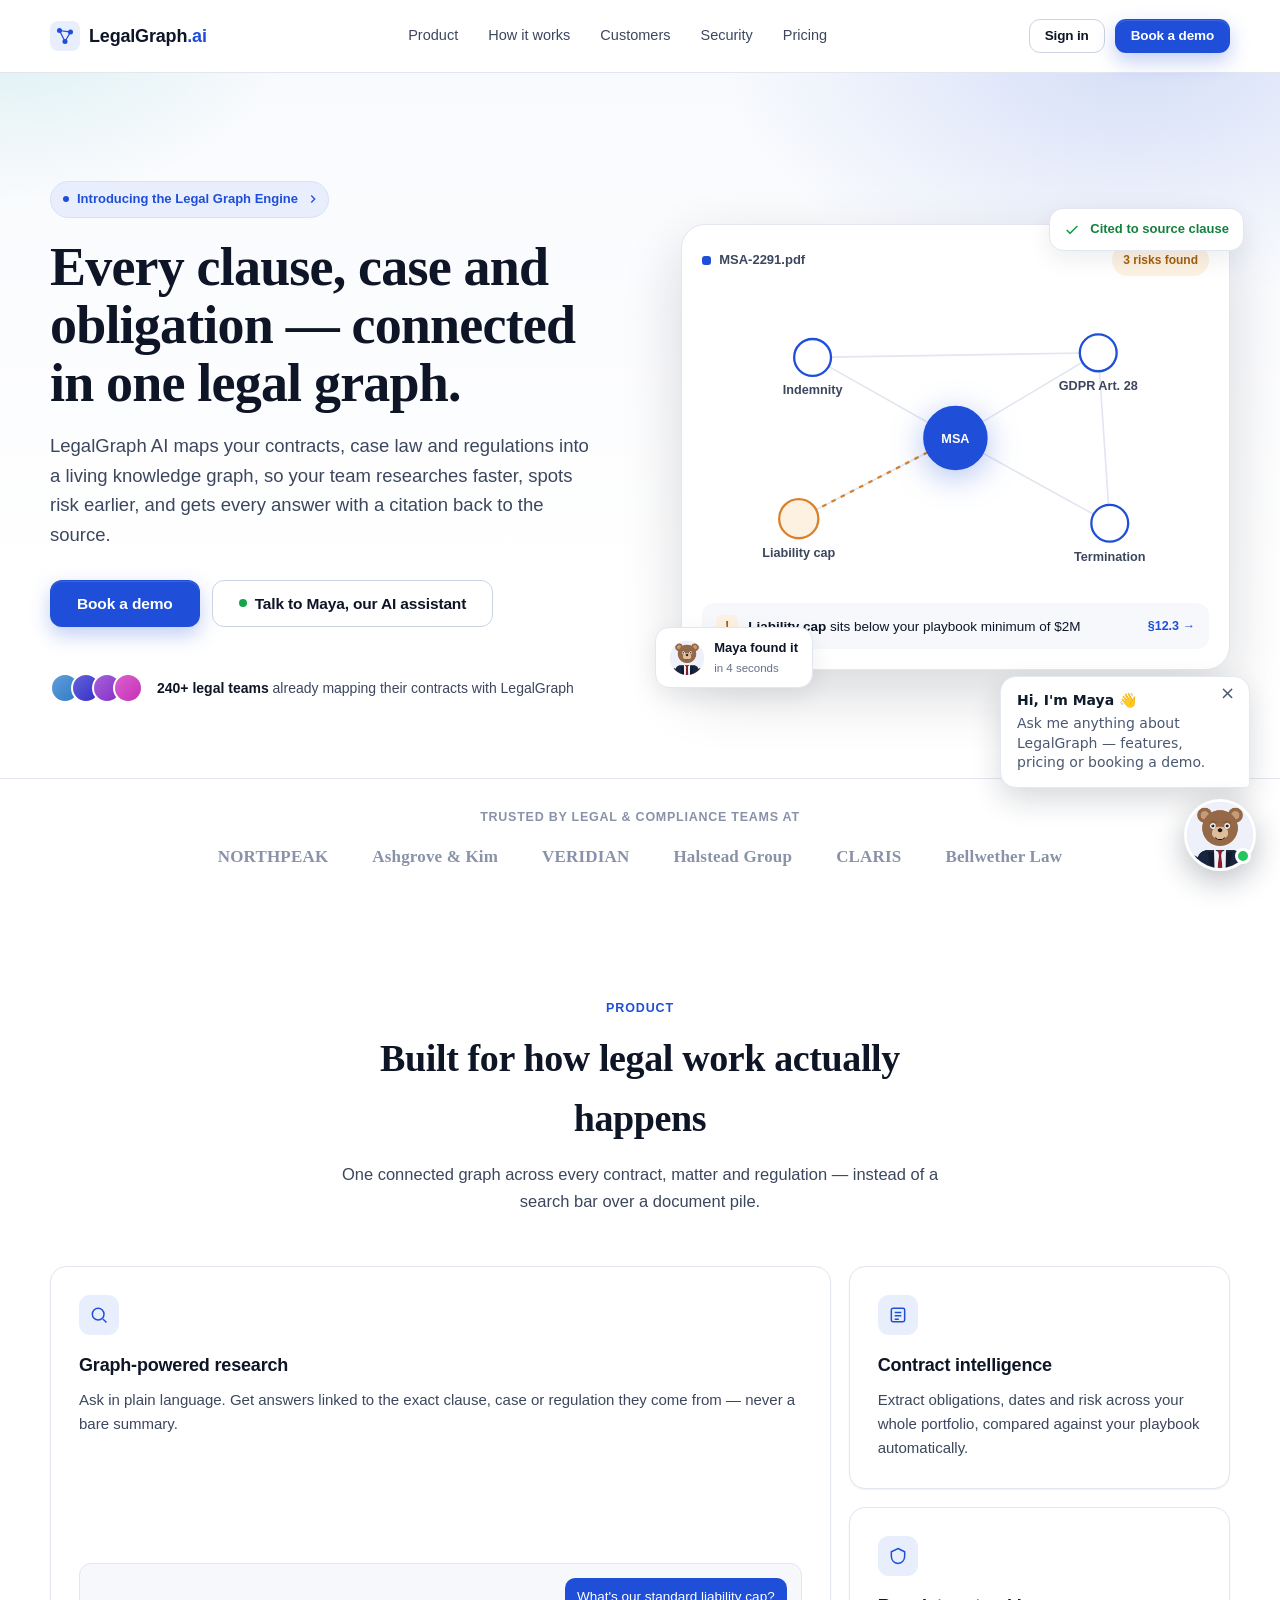
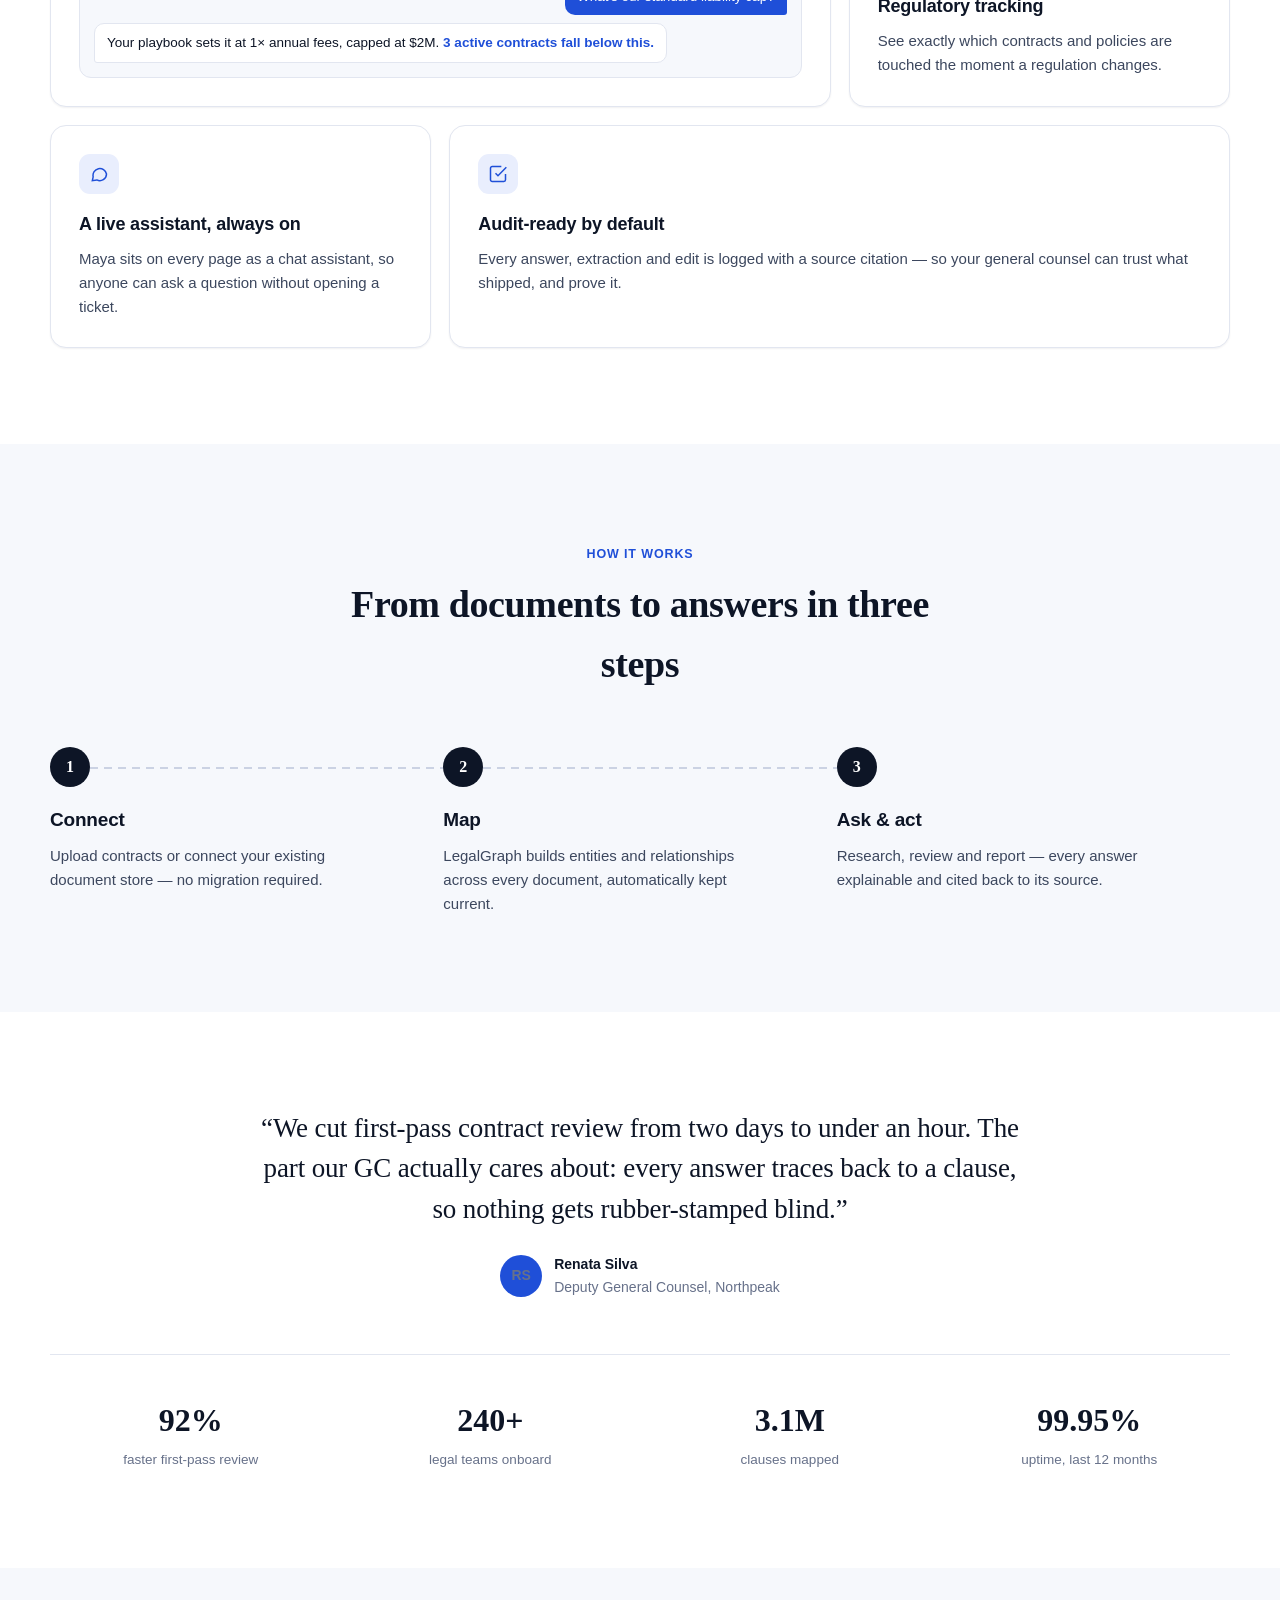
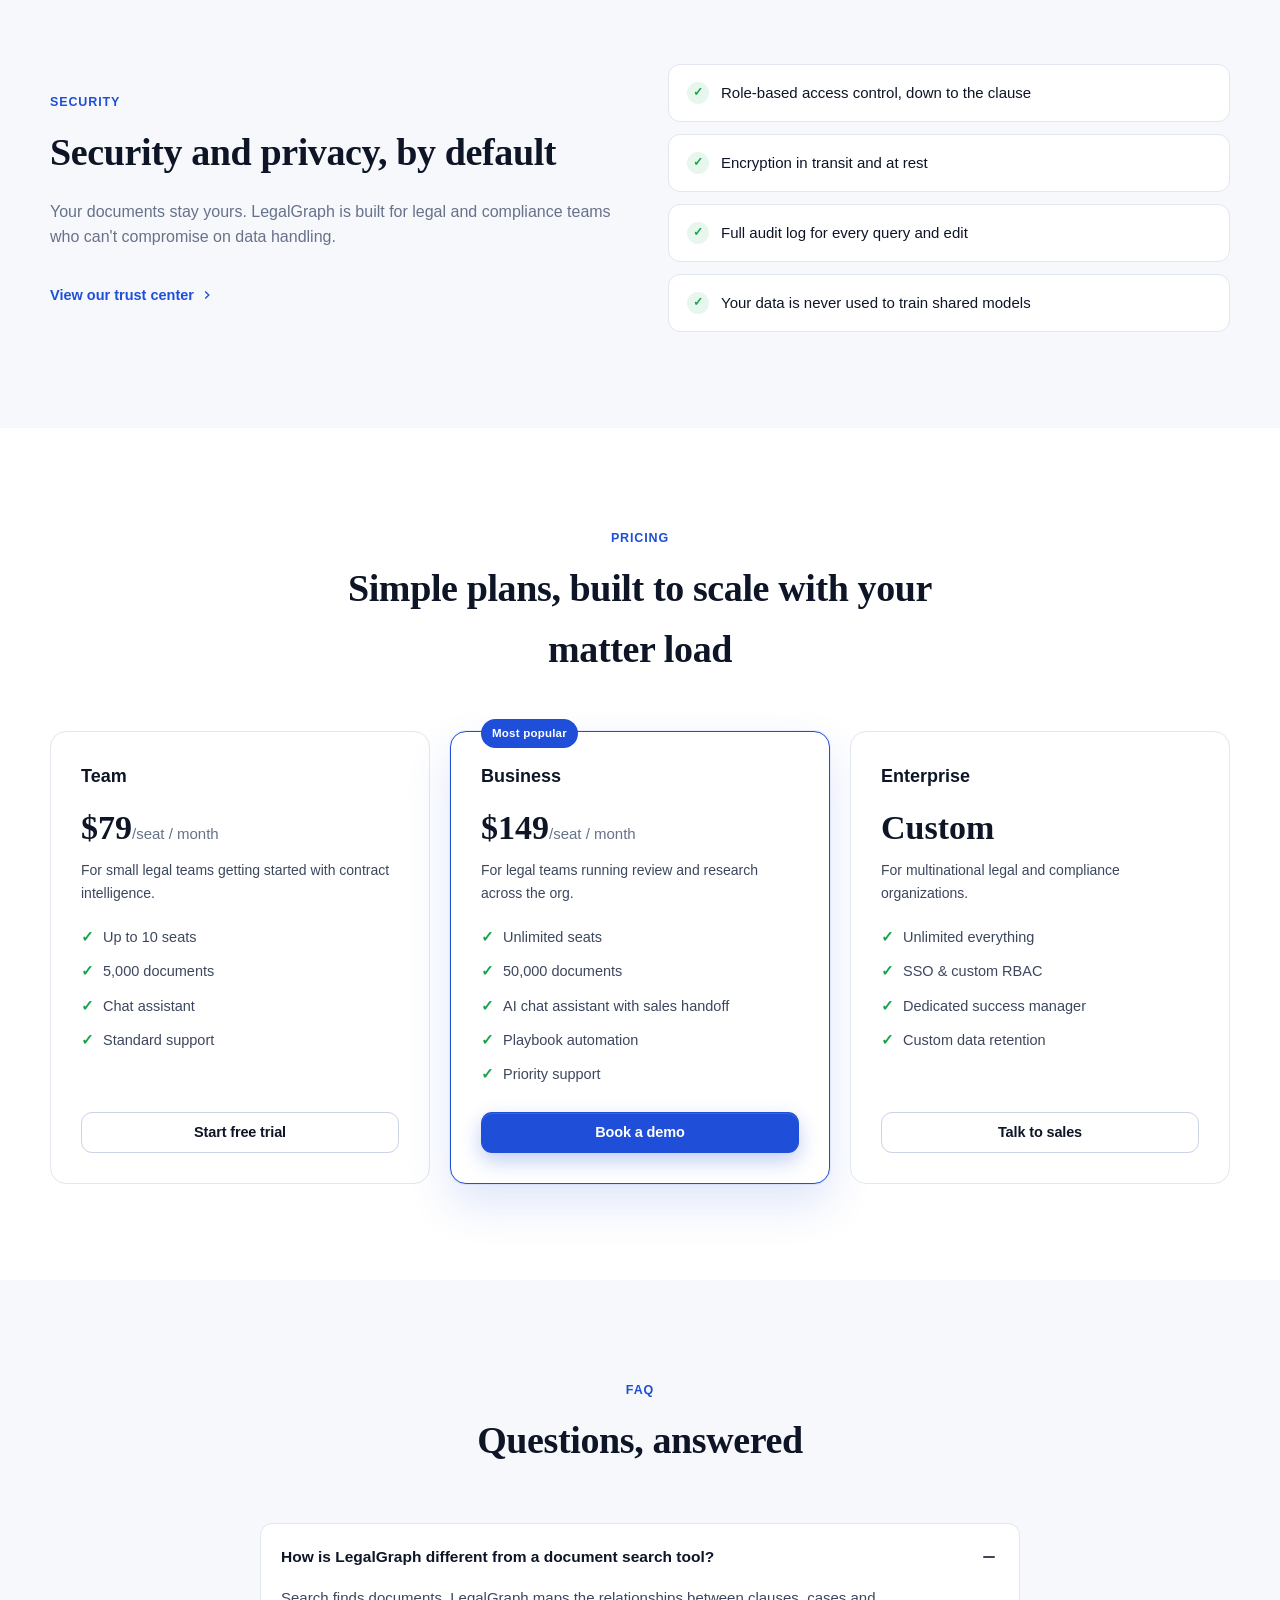
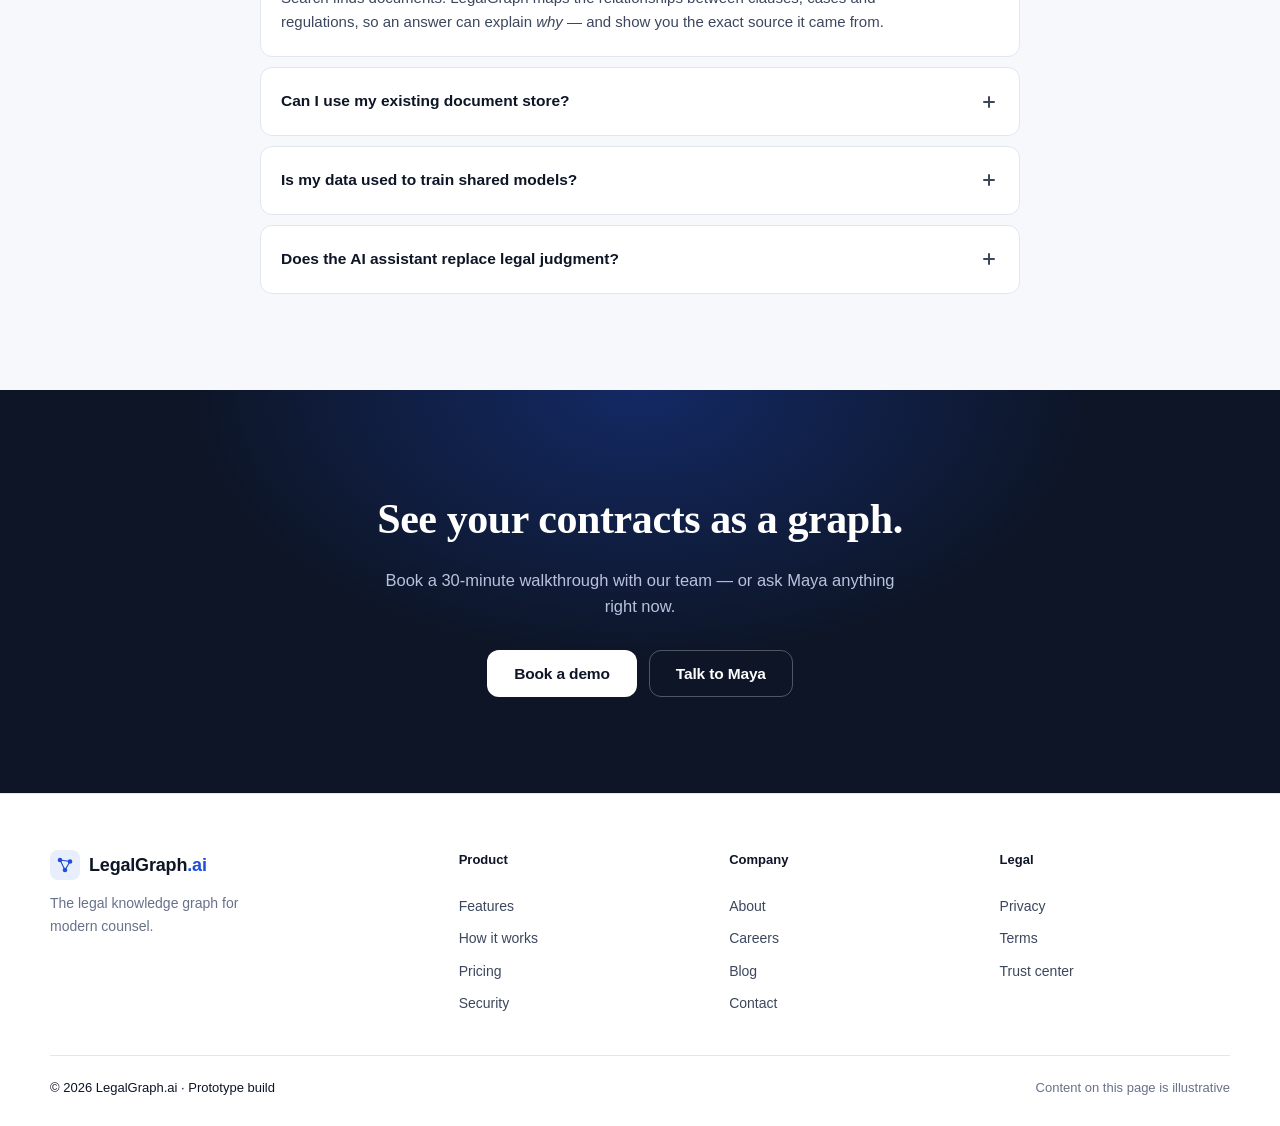
==== website/source/index.html @ 1d01a0ff "LeadPilot AI: PRD, prototype, Supabase backend, n8n agent design and evals - docs: PRD, architecture" ====
<!DOCTYPE html>
<html lang="en">
<head>
<meta charset="UTF-8" />
<meta name="viewport" content="width=device-width, initial-scale=1.0" />
<title>LegalGraph AI — The legal knowledge graph for modern counsel</title>
<meta name="description" content="LegalGraph AI prototype: a legal intelligence platform with an embedded live AI avatar assistant." />
<link rel="icon" href="data:image/svg+xml,<svg xmlns=%22http://www.w3.org/2000/svg%22 viewBox=%220 0 28 28%22><circle cx=%227%22 cy=%227%22 r=%223.2%22 fill=%22%231f4fd8%22/><circle cx=%2221%22 cy=%229%22 r=%223.2%22 fill=%22%231f4fd8%22/><circle cx=%2214%22 cy=%2221%22 r=%223.2%22 fill=%22%231f4fd8%22/><path d=%22M7 7L21 9L14 21Z%22 fill=%22none%22 stroke=%22%231f4fd8%22 stroke-width=%221.6%22/></svg>" />
<link rel="stylesheet" href="css/site.css" />
<link rel="stylesheet" href="css/widget.css" />
</head>
<body>

<a class="skip-link" href="#main">Skip to content</a>

<!-- ============== NAV ============== -->
<header class="nav" id="siteNav">
  <div class="container nav-inner">
    <a href="#" class="brand" aria-label="LegalGraph AI home">
      <span class="brand-mark" aria-hidden="true">
        <svg width="22" height="22" viewBox="0 0 28 28">
          <circle cx="7" cy="7" r="3.2" fill="currentColor"/>
          <circle cx="21" cy="9" r="3.2" fill="currentColor"/>
          <circle cx="14" cy="21" r="3.2" fill="currentColor"/>
          <path d="M7 7L21 9L14 21Z" fill="none" stroke="currentColor" stroke-width="1.6"/>
        </svg>
      </span>
      <span class="brand-word">LegalGraph<span class="brand-ai">.ai</span></span>
    </a>

    <nav class="nav-links" aria-label="Primary">
      <a href="#product">Product</a>
      <a href="#how">How it works</a>
      <a href="#customers">Customers</a>
      <a href="#security">Security</a>
      <a href="#pricing">Pricing</a>
    </nav>

    <div class="nav-cta">
      <a href="#" class="btn btn-ghost btn-sm">Sign in</a>
      <a href="#demo" class="btn btn-primary btn-sm">Book a demo</a>
    </div>

    <button class="nav-burger" id="navBurger" aria-label="Open menu" aria-expanded="false" aria-controls="navMobile">
      <span></span><span></span><span></span>
    </button>
  </div>
  <div class="nav-mobile" id="navMobile">
    <a href="#product">Product</a>
    <a href="#how">How it works</a>
    <a href="#customers">Customers</a>
    <a href="#security">Security</a>
    <a href="#pricing">Pricing</a>
    <div class="nav-mobile-cta">
      <a href="#" class="btn btn-ghost">Sign in</a>
      <a href="#demo" class="btn btn-primary">Book a demo</a>
    </div>
  </div>
</header>

<main id="main">

  <!-- ============== HERO ============== -->
  <section class="hero">
    <div class="hero-mesh" aria-hidden="true"></div>
    <div class="container hero-inner">
      <div class="hero-copy">
        <a href="#" class="eyebrow">
          <span class="eyebrow-dot"></span> Introducing the Legal Graph Engine
          <svg width="14" height="14" viewBox="0 0 24 24" fill="none" stroke="currentColor" stroke-width="2.2"><path d="M9 6l6 6-6 6"/></svg>
        </a>
        <h1>Every clause, case and obligation — connected in one legal graph.</h1>
        <p class="lede">LegalGraph AI maps your contracts, case law and regulations into a living knowledge graph, so your team researches faster, spots risk earlier, and gets every answer with a citation back to the source.</p>

        <div class="hero-actions">
          <a href="#demo" class="btn btn-primary btn-lg">Book a demo</a>
          <button class="btn btn-outline btn-lg" id="heroTalkBtn" type="button">
            <span class="dot-live" aria-hidden="true"></span> Talk to Maya, our AI assistant
          </button>
        </div>

        <div class="hero-proof">
          <div class="avatar-stack" aria-hidden="true">
            <span style="--i:0"></span><span style="--i:1"></span><span style="--i:2"></span><span style="--i:3"></span>
          </div>
          <p><strong>240+ legal teams</strong> already mapping their contracts with LegalGraph</p>
        </div>
      </div>

      <div class="hero-visual">
        <div class="graph-card">
          <div class="graph-head">
            <div class="graph-head-left">
              <span class="dot-file" aria-hidden="true"></span>
              <span class="graph-file">MSA-2291.pdf</span>
            </div>
            <span class="pill pill-warn">3 risks found</span>
          </div>

          <svg class="graph-svg" viewBox="0 0 440 260" role="img" aria-label="Knowledge graph linking a Master Service Agreement to indemnity, GDPR, liability cap and termination clauses">
            <g stroke="var(--line)" stroke-width="1.4" fill="none">
              <path d="M220 132L96 62"/><path d="M220 132L344 58"/><path d="M220 132L84 202"/>
              <path d="M220 132L354 206"/><path d="M96 62L344 58"/><path d="M354 206L344 58"/>
            </g>
            <g class="pulse-edge">
              <path d="M220 132L84 202" stroke="var(--warn)" stroke-width="2" fill="none"/>
            </g>
            <g>
              <circle cx="220" cy="132" r="27" class="n n-main"/>
              <circle cx="96" cy="62" r="16" class="n"/>
              <circle cx="344" cy="58" r="16" class="n"/>
              <circle cx="84" cy="202" r="17" class="n n-warn"/>
              <circle cx="354" cy="206" r="16" class="n"/>
            </g>
            <g class="n-label">
              <text x="220" y="136" text-anchor="middle">MSA</text>
              <text x="96" y="94" text-anchor="middle">Indemnity</text>
              <text x="344" y="90" text-anchor="middle">GDPR Art. 28</text>
              <text x="84" y="235" text-anchor="middle">Liability cap</text>
              <text x="354" y="239" text-anchor="middle">Termination</text>
            </g>
          </svg>

          <div class="graph-foot">
            <div class="graph-foot-icon">!</div>
            <div class="graph-foot-text">
              <strong>Liability cap</strong> sits below your playbook minimum of $2M
            </div>
            <span class="src">§12.3 →</span>
          </div>
        </div>

        <div class="float-card float-card-1">
          <div class="float-avatar" aria-hidden="true">
            <img class="lgw-avatar-img" alt="" />
          </div>
          <div>
            <strong>Maya found it</strong>
            <span>in 4 seconds</span>
          </div>
        </div>

        <div class="float-card float-card-2">
          <svg width="16" height="16" viewBox="0 0 24 24" fill="none" stroke="#16a34a" stroke-width="2.4"><path d="M20 6L9 17l-5-5"/></svg>
          <span>Cited to source clause</span>
        </div>
      </div>
    </div>

    <div class="logo-cloud">
      <div class="container">
        <p>Trusted by legal &amp; compliance teams at</p>
        <div class="logo-row">
          <span>NORTHPEAK</span><span>Ashgrove &amp; Kim</span><span>VERIDIAN</span><span>Halstead Group</span><span>CLARIS</span><span>Bellwether Law</span>
        </div>
      </div>
    </div>
  </section>

  <!-- ============== PRODUCT / FEATURES ============== -->
  <section id="product" class="section">
    <div class="container">
      <div class="section-head">
        <span class="kicker">Product</span>
        <h2 class="section-title">Built for how legal work actually happens</h2>
        <p class="section-sub">One connected graph across every contract, matter and regulation — instead of a search bar over a document pile.</p>
      </div>

      <div class="bento">
        <article class="bento-card bento-lg">
          <div class="bento-icon" aria-hidden="true">
            <svg width="20" height="20" viewBox="0 0 24 24" fill="none" stroke="currentColor" stroke-width="1.8"><circle cx="11" cy="11" r="7"/><path d="M21 21l-4.3-4.3"/></svg>
          </div>
          <h3>Graph-powered research</h3>
          <p>Ask in plain language. Get answers linked to the exact clause, case or regulation they come from — never a bare summary.</p>
          <div class="bento-visual">
            <div class="chat-preview">
              <div class="chat-row q">What's our standard liability cap?</div>
              <div class="chat-row a">Your playbook sets it at 1× annual fees, capped at $2M. <em>3 active contracts fall below this.</em></div>
            </div>
          </div>
        </article>

        <article class="bento-card">
          <div class="bento-icon" aria-hidden="true">
            <svg width="20" height="20" viewBox="0 0 24 24" fill="none" stroke="currentColor" stroke-width="1.8"><rect x="4" y="4" width="16" height="16" rx="2"/><path d="M8 9h8M8 13h8M8 17h5"/></svg>
          </div>
          <h3>Contract intelligence</h3>
          <p>Extract obligations, dates and risk across your whole portfolio, compared against your playbook automatically.</p>
        </article>

        <article class="bento-card">
          <div class="bento-icon" aria-hidden="true">
            <svg width="20" height="20" viewBox="0 0 24 24" fill="none" stroke="currentColor" stroke-width="1.8"><path d="M12 3l8 4v5c0 5-3.4 8.4-8 9-4.6-.6-8-4-8-9V7z"/></svg>
          </div>
          <h3>Regulatory tracking</h3>
          <p>See exactly which contracts and policies are touched the moment a regulation changes.</p>
        </article>

        <article class="bento-card">
          <div class="bento-icon" aria-hidden="true">
            <svg width="20" height="20" viewBox="0 0 24 24" fill="none" stroke="currentColor" stroke-width="1.8"><path d="M21 12a8 8 0 0 1-11.6 7.1L4 20l1-4.6A8 8 0 1 1 21 12z"/></svg>
          </div>
          <h3>A live assistant, always on</h3>
          <p>Maya sits on every page as a chat assistant, so anyone can ask a question without opening a ticket.</p>
        </article>

        <article class="bento-card bento-wide">
          <div class="bento-icon" aria-hidden="true">
            <svg width="20" height="20" viewBox="0 0 24 24" fill="none" stroke="currentColor" stroke-width="1.8"><path d="M9 11l3 3L22 4"/><path d="M21 12v7a2 2 0 0 1-2 2H5a2 2 0 0 1-2-2V5a2 2 0 0 1 2-2h11"/></svg>
          </div>
          <h3>Audit-ready by default</h3>
          <p>Every answer, extraction and edit is logged with a source citation — so your general counsel can trust what shipped, and prove it.</p>
        </article>
      </div>
    </div>
  </section>

  <!-- ============== HOW IT WORKS ============== -->
  <section id="how" class="section section-alt">
    <div class="container">
      <div class="section-head">
        <span class="kicker">How it works</span>
        <h2 class="section-title">From documents to answers in three steps</h2>
      </div>

      <ol class="steps">
        <li>
          <div class="step-num">1</div>
          <div class="step-line" aria-hidden="true"></div>
          <h3>Connect</h3>
          <p>Upload contracts or connect your existing document store — no migration required.</p>
        </li>
        <li>
          <div class="step-num">2</div>
          <div class="step-line" aria-hidden="true"></div>
          <h3>Map</h3>
          <p>LegalGraph builds entities and relationships across every document, automatically kept current.</p>
        </li>
        <li>
          <div class="step-num">3</div>
          <h3>Ask &amp; act</h3>
          <p>Research, review and report — every answer explainable and cited back to its source.</p>
        </li>
      </ol>
    </div>
  </section>

  <!-- ============== CUSTOMERS / TESTIMONIAL ============== -->
  <section id="customers" class="section">
    <div class="container">
      <figure class="testimonial">
        <blockquote>“We cut first-pass contract review from two days to under an hour. The part our GC actually cares about: every answer traces back to a clause, so nothing gets rubber-stamped blind.”</blockquote>
        <figcaption>
          <span class="test-avatar" aria-hidden="true">RS</span>
          <div>
            <strong>Renata Silva</strong>
            <span>Deputy General Counsel, Northpeak</span>
          </div>
        </figcaption>
      </figure>

      <div class="stat-row">
        <div class="stat"><strong>92%</strong><span>faster first-pass review</span></div>
        <div class="stat"><strong>240+</strong><span>legal teams onboard</span></div>
        <div class="stat"><strong>3.1M</strong><span>clauses mapped</span></div>
        <div class="stat"><strong>99.95%</strong><span>uptime, last 12 months</span></div>
      </div>
    </div>
  </section>

  <!-- ============== SECURITY ============== -->
  <section id="security" class="section section-alt">
    <div class="container split">
      <div>
        <span class="kicker">Security</span>
        <h2 class="section-title left">Security and privacy, by default</h2>
        <p class="muted">Your documents stay yours. LegalGraph is built for legal and compliance teams who can't compromise on data handling.</p>
        <a href="#" class="link-arrow">View our trust center
          <svg width="14" height="14" viewBox="0 0 24 24" fill="none" stroke="currentColor" stroke-width="2.4"><path d="M9 6l6 6-6 6"/></svg>
        </a>
      </div>
      <ul class="checks">
        <li><span class="check-ic">✓</span> Role-based access control, down to the clause</li>
        <li><span class="check-ic">✓</span> Encryption in transit and at rest</li>
        <li><span class="check-ic">✓</span> Full audit log for every query and edit</li>
        <li><span class="check-ic">✓</span> Your data is never used to train shared models</li>
      </ul>
    </div>
  </section>

  <!-- ============== PRICING ============== -->
  <section id="pricing" class="section">
    <div class="container">
      <div class="section-head">
        <span class="kicker">Pricing</span>
        <h2 class="section-title">Simple plans, built to scale with your matter load</h2>
      </div>

      <div class="pricing-grid">
        <article class="price-card">
          <h3>Team</h3>
          <p class="price"><span>$79</span>/seat / month</p>
          <p class="price-desc">For small legal teams getting started with contract intelligence.</p>
          <ul>
            <li>Up to 10 seats</li>
            <li>5,000 documents</li>
            <li>Chat assistant</li>
            <li>Standard support</li>
          </ul>
          <a href="#demo" class="btn btn-ghost btn-block">Start free trial</a>
        </article>

        <article class="price-card is-featured">
          <span class="price-badge">Most popular</span>
          <h3>Business</h3>
          <p class="price"><span>$149</span>/seat / month</p>
          <p class="price-desc">For legal teams running review and research across the org.</p>
          <ul>
            <li>Unlimited seats</li>
            <li>50,000 documents</li>
            <li>AI chat assistant with sales handoff</li>
            <li>Playbook automation</li>
            <li>Priority support</li>
          </ul>
          <a href="#demo" class="btn btn-primary btn-block">Book a demo</a>
        </article>

        <article class="price-card">
          <h3>Enterprise</h3>
          <p class="price"><span>Custom</span></p>
          <p class="price-desc">For multinational legal and compliance organizations.</p>
          <ul>
            <li>Unlimited everything</li>
            <li>SSO &amp; custom RBAC</li>
            <li>Dedicated success manager</li>
            <li>Custom data retention</li>
          </ul>
          <a href="#demo" class="btn btn-ghost btn-block">Talk to sales</a>
        </article>
      </div>
    </div>
  </section>

  <!-- ============== FAQ ============== -->
  <section class="section section-alt">
    <div class="container container-narrow">
      <div class="section-head">
        <span class="kicker">FAQ</span>
        <h2 class="section-title">Questions, answered</h2>
      </div>

      <div class="faq" id="faq">
        <details open>
          <summary>How is LegalGraph different from a document search tool?<span class="faq-ic"></span></summary>
          <div class="faq-body">Search finds documents. LegalGraph maps the relationships between clauses, cases and regulations, so an answer can explain <em>why</em> — and show you the exact source it came from.</div>
        </details>
        <details>
          <summary>Can I use my existing document store?<span class="faq-ic"></span></summary>
          <div class="faq-body">Yes. Connect your existing repository or upload documents directly — no migration is required to get started.</div>
        </details>
        <details>
          <summary>Is my data used to train shared models?<span class="faq-ic"></span></summary>
          <div class="faq-body">No. Your documents and queries are never used to train models shared across customers.</div>
        </details>
        <details>
          <summary>Does the AI assistant replace legal judgment?<span class="faq-ic"></span></summary>
          <div class="faq-body">No — Maya accelerates research and first-pass review with cited sources. Every output is meant to be checked by a licensed professional before it's relied on.</div>
        </details>
      </div>
    </div>
  </section>

  <!-- ============== CTA ============== -->
  <section id="demo" class="cta">
    <div class="cta-mesh" aria-hidden="true"></div>
    <div class="container cta-inner">
      <h2>See your contracts as a graph.</h2>
      <p>Book a 30-minute walkthrough with our team — or ask Maya anything right now.</p>
      <div class="hero-actions center">
        <a href="#" class="btn btn-light btn-lg">Book a demo</a>
        <button class="btn btn-outline-dark btn-lg" id="ctaTalkBtn" type="button">Talk to Maya</button>
      </div>
    </div>
  </section>
</main>

<footer class="footer">
  <div class="container footer-grid">
    <div class="footer-brand">
      <a href="#" class="brand">
        <span class="brand-mark" aria-hidden="true">
          <svg width="20" height="20" viewBox="0 0 28 28"><circle cx="7" cy="7" r="3.2" fill="currentColor"/><circle cx="21" cy="9" r="3.2" fill="currentColor"/><circle cx="14" cy="21" r="3.2" fill="currentColor"/><path d="M7 7L21 9L14 21Z" fill="none" stroke="currentColor" stroke-width="1.6"/></svg>
        </span>
        <span class="brand-word">LegalGraph<span class="brand-ai">.ai</span></span>
      </a>
      <p class="muted">The legal knowledge graph for modern counsel.</p>
    </div>

    <div class="footer-col">
      <h4>Product</h4>
      <a href="#product">Features</a>
      <a href="#how">How it works</a>
      <a href="#pricing">Pricing</a>
      <a href="#security">Security</a>
    </div>
    <div class="footer-col">
      <h4>Company</h4>
      <a href="#">About</a>
      <a href="#">Careers</a>
      <a href="#">Blog</a>
      <a href="#">Contact</a>
    </div>
    <div class="footer-col">
      <h4>Legal</h4>
      <a href="#">Privacy</a>
      <a href="#">Terms</a>
      <a href="#">Trust center</a>
    </div>
  </div>
  <div class="container footer-bottom">
    <span>© 2026 LegalGraph.ai · Prototype build</span>
    <span class="muted">Content on this page is illustrative</span>
  </div>
</footer>

<!-- ============== AVATAR WIDGET ============== -->
<div id="lg-widget" class="lgw" data-state="closed">

  <div class="lgw-bubble" id="lgwBubble" role="status">
    <button class="lgw-bubble-close" id="lgwBubbleClose" aria-label="Dismiss greeting">×</button>
    <strong>Hi, I'm Maya 👋</strong>
    <span>Ask me anything about LegalGraph — features, pricing or booking a demo.</span>
  </div>

  <button class="lgw-launcher" id="lgwLauncher" aria-label="Open AI assistant" aria-expanded="false" aria-controls="lgwPanel">
    <img class="lgw-avatar-img" alt="Maya, LegalGraph AI assistant" />
    <span class="lgw-online" aria-hidden="true"></span>
  </button>

  <section class="lgw-panel" id="lgwPanel" role="dialog" aria-label="LegalGraph AI assistant" aria-hidden="true">
    <header class="lgw-header">
      <div class="lgw-id">
        <img class="lgw-avatar-img lgw-head-avatar" alt="" />
        <div>
          <div class="lgw-name">Maya</div>
          <div class="lgw-status"><span class="lgw-status-dot"></span>LegalGraph AI assistant</div>
        </div>
      </div>
      <div class="lgw-head-actions">
        <button class="lgw-icon-btn" id="lgwClose" aria-label="Close assistant">
          <svg width="18" height="18" viewBox="0 0 24 24" fill="none" stroke="currentColor" stroke-width="2"><path d="M6 6l12 12M18 6L6 18"/></svg>
        </button>
      </div>
    </header>

    <div class="lgw-view lgw-chat is-active" id="lgwChat">
      <div class="lgw-messages" id="lgwMessages" aria-live="polite"></div>
      <div class="lgw-chips" id="lgwChips">
        <button class="lgw-chip">What does LegalGraph do?</button>
        <button class="lgw-chip">Pricing</button>
        <button class="lgw-chip">Book a demo</button>
      </div>
      <form class="lgw-chat-form" id="lgwChatForm" autocomplete="off">
        <input id="lgwChatInput" type="text" placeholder="Ask a question…" aria-label="Type your question" />
        <button type="submit" class="lgw-send" aria-label="Send message">
          <svg width="18" height="18" viewBox="0 0 24 24" fill="currentColor"><path d="M3 20l18-8L3 4v6l12 2-12 2z"/></svg>
        </button>
      </form>
      <div class="lgw-foot">AI assistant · Answers come from our knowledge base and can be imperfect</div>
    </div>

  </section>
</div>

<script src="js/site.js"></script>
<script src="js/widget.js"></script>
</body>
</html>
---- website/source/css/site.css ----
/* =========================================================
   LegalGraph.ai — prototype site styles
   No external fonts (offline-safe): tuned system font stacks.
   ========================================================= */

:root {
  /* Color */
  --ink: #0d1526;
  --ink-2: #3c475e;
  --muted: #67718a;
  --muted-2: #8992a8;
  --bg: #ffffff;
  --bg-alt: #f6f8fc;
  --bg-deep: #eef1f9;
  --line: #e2e6f0;
  --line-strong: #cbd2e3;
  --brand: #1f4fd8;
  --brand-dark: #143aab;
  --brand-light: #e9eefd;
  --accent: #0aa89e;
  --warn: #d9822b;
  --warn-bg: #fdf1e2;
  --good: #16a34a;
  --danger: #dc2626;

  /* Elevation */
  --shadow-sm: 0 1px 2px rgba(13, 21, 38, 0.06);
  --shadow-md: 0 8px 24px rgba(13, 21, 38, 0.08);
  --shadow-lg: 0 24px 60px rgba(13, 21, 38, 0.16);
  --shadow-glow: 0 0 0 1px rgba(31, 79, 216, 0.08), 0 20px 45px rgba(31, 79, 216, 0.14);

  /* Type */
  --sans: -apple-system, BlinkMacSystemFont, "Segoe UI", "Inter", Roboto, Helvetica, Arial, sans-serif;
  --serif: ui-serif, "Iowan Old Style", "Palatino Linotype", "URW Palladio L", Palatino, Georgia, serif;

  /* Layout */
  --radius-sm: 10px;
  --radius-md: 16px;
  --radius-lg: 24px;
  --maxw: 1180px;
  --nav-h: 72px;
}

* { box-sizing: border-box; }
html { scroll-behavior: smooth; }
body {
  margin: 0;
  font-family: var(--sans);
  color: var(--ink);
  background: var(--bg);
  line-height: 1.6;
  -webkit-font-smoothing: antialiased;
  text-rendering: optimizeLegibility;
}
a { color: inherit; text-decoration: none; }
img { max-width: 100%; display: block; }
ul, ol { margin: 0; }
button { font-family: inherit; }

.skip-link {
  position: absolute; left: -999px; top: 0; background: var(--ink); color: #fff;
  padding: 10px 16px; border-radius: 0 0 8px 0; z-index: 200;
}
.skip-link:focus { left: 0; }

.container { width: min(var(--maxw), 100% - 48px); margin: 0 auto; }
.container-narrow { width: min(760px, 100% - 48px); }
.muted { color: var(--muted); }

/* ---------------- Buttons ---------------- */
.btn {
  display: inline-flex; align-items: center; justify-content: center; gap: 8px;
  padding: 12px 20px; border-radius: 11px;
  font: 600 14.5px/1 var(--sans); letter-spacing: -0.01em;
  border: 1px solid transparent; cursor: pointer;
  transition: background .18s ease, border-color .18s ease, transform .12s ease, box-shadow .18s ease;
  white-space: nowrap;
}
.btn:active { transform: translateY(1px); }
.btn-sm { padding: 9px 15px; font-size: 13.5px; }
.btn-lg { padding: 15px 26px; font-size: 15.5px; border-radius: 12px; }
.btn-block { width: 100%; }

.btn-primary { background: var(--brand); color: #fff; box-shadow: 0 1px 0 rgba(255,255,255,.12) inset, 0 8px 20px rgba(31,79,216,.28); }
.btn-primary:hover { background: var(--brand-dark); box-shadow: 0 1px 0 rgba(255,255,255,.12) inset, 0 10px 24px rgba(31,79,216,.36); }

.btn-outline { background: #fff; border-color: var(--line-strong); color: var(--ink); }
.btn-outline:hover { border-color: var(--brand); color: var(--brand); }

.btn-ghost { background: transparent; border-color: var(--line-strong); color: var(--ink); }
.btn-ghost:hover { border-color: var(--ink-2); background: var(--bg-alt); }

.btn-light { background: #fff; color: var(--ink); }
.btn-light:hover { background: #f1f3f9; }

.btn-outline-dark { background: transparent; border-color: rgba(255,255,255,.28); color: #fff; }
.btn-outline-dark:hover { border-color: #fff; background: rgba(255,255,255,.08); }

.dot-live {
  width: 8px; height: 8px; border-radius: 50%; background: var(--good); flex: none;
  box-shadow: 0 0 0 0 rgba(34,197,94,.6); animation: pulse 2s infinite;
}
@keyframes pulse {
  0% { box-shadow: 0 0 0 0 rgba(34,197,94,.55); }
  70% { box-shadow: 0 0 0 8px rgba(34,197,94,0); }
  100% { box-shadow: 0 0 0 0 rgba(34,197,94,0); }
}

/* ---------------- Nav ---------------- */
.nav {
  position: sticky; top: 0; z-index: 60;
  background: rgba(255,255,255,.82); backdrop-filter: saturate(180%) blur(14px);
  border-bottom: 1px solid var(--line);
}
.nav-inner { display: flex; align-items: center; justify-content: space-between; height: var(--nav-h); gap: 24px; }
.brand { display: flex; align-items: center; gap: 9px; font-weight: 700; font-size: 18px; color: var(--ink); letter-spacing: -0.01em; }
.brand-mark { display: grid; place-items: center; width: 30px; height: 30px; border-radius: 8px; background: var(--brand-light); color: var(--brand); }
.brand-ai { color: var(--brand); }
.nav-links { display: flex; gap: 30px; font-size: 14.5px; color: var(--ink-2); font-weight: 500; }
.nav-links a:hover { color: var(--ink); }
.nav-cta { display: flex; gap: 10px; align-items: center; }

.nav-burger { display: none; flex-direction: column; justify-content: center; gap: 5px; width: 38px; height: 38px; border: 0; background: none; cursor: pointer; }
.nav-burger span { width: 20px; height: 2px; background: var(--ink); border-radius: 2px; margin: 0 auto; }
.nav-mobile { display: none; flex-direction: column; gap: 2px; padding: 8px 24px 20px; border-top: 1px solid var(--line); }
.nav-mobile a { padding: 12px 4px; font-weight: 500; color: var(--ink-2); border-bottom: 1px solid var(--line); }
.nav-mobile-cta { display: flex; gap: 10px; padding-top: 14px; }
.nav.is-open .nav-mobile { display: flex; }

/* ---------------- Hero ---------------- */
.hero { position: relative; padding: 108px 0 0; overflow: hidden; }
.hero-mesh {
  position: absolute; inset: -10% -10% auto -10%; height: 780px; z-index: -1;
  background:
    radial-gradient(680px 420px at 82% 8%, rgba(31,79,216,.16) 0%, transparent 60%),
    radial-gradient(520px 360px at 8% 0%, rgba(10,168,158,.14) 0%, transparent 60%),
    linear-gradient(180deg, #f7f9fd 0%, #ffffff 78%);
}
.hero-inner { display: grid; grid-template-columns: 1.02fr 0.98fr; gap: 60px; align-items: center; padding-bottom: 64px; }

.eyebrow {
  display: inline-flex; align-items: center; gap: 8px; font-size: 13px; font-weight: 600;
  color: var(--brand); background: var(--brand-light); padding: 7px 8px 7px 12px; border-radius: 999px;
  border: 1px solid #d7e1fb;
}
.eyebrow-dot { width: 6px; height: 6px; border-radius: 50%; background: var(--brand); }

.hero h1 {
  font-family: var(--serif); font-weight: 600; font-size: clamp(36px, 4.3vw, 54px); line-height: 1.08;
  margin: 20px 0 18px; letter-spacing: -0.015em; color: var(--ink);
}
.lede { font-size: 18.5px; color: var(--ink-2); max-width: 540px; line-height: 1.6; }
.hero-actions { display: flex; gap: 12px; flex-wrap: wrap; margin-top: 30px; }
.hero-actions.center { justify-content: center; }

.hero-proof { display: flex; align-items: center; gap: 14px; margin-top: 36px; font-size: 14px; color: var(--ink-2); }
.hero-proof strong { color: var(--ink); }
.avatar-stack { display: flex; }
.avatar-stack span {
  width: 30px; height: 30px; border-radius: 50%; border: 2px solid #fff; margin-left: -9px;
  background: linear-gradient(135deg, hsl(calc(210 + var(--i) * 32), 62%, 62%), hsl(calc(210 + var(--i) * 32), 62%, 48%));
}
.avatar-stack span:first-child { margin-left: 0; }

/* Hero visual */
.hero-visual { position: relative; }
.graph-card {
  background: #fff; border: 1px solid var(--line); border-radius: var(--radius-lg);
  box-shadow: var(--shadow-lg); padding: 20px;
}
.graph-head { display: flex; align-items: center; justify-content: space-between; gap: 8px; }
.graph-head-left { display: flex; align-items: center; gap: 8px; }
.dot-file { width: 9px; height: 9px; border-radius: 3px; background: var(--brand); display: inline-block; }
.graph-file { font-size: 13px; font-weight: 600; color: var(--ink-2); }
.pill { font-size: 12px; font-weight: 700; padding: 6px 11px; border-radius: 999px; background: var(--bg-alt); color: var(--ink-2); }
.pill-warn { background: var(--warn-bg); color: #a2600f; }

.graph-svg { width: 100%; height: auto; margin: 10px 0 4px; }
.graph-svg .n { fill: #fff; stroke: var(--brand); stroke-width: 2; }
.graph-svg .n-main { fill: var(--brand); filter: drop-shadow(0 6px 14px rgba(31,79,216,.35)); }
.graph-svg .n-warn { stroke: var(--warn); fill: var(--warn-bg); }
.graph-svg .n-label text { font: 600 11px var(--sans); fill: var(--ink-2); }
.graph-svg .n-label text:first-child { fill: #fff; font-weight: 700; }
.pulse-edge path { stroke-dasharray: 4 5; animation: dash 1.6s linear infinite; }
@keyframes dash { to { stroke-dashoffset: -18; } }

.graph-foot {
  display: flex; align-items: center; gap: 10px;
  font-size: 13.5px; background: var(--bg-alt); border-radius: 12px; padding: 12px 14px; margin-top: 6px;
}
.graph-foot-icon {
  flex: none; width: 22px; height: 22px; border-radius: 6px; background: var(--warn-bg); color: #a2600f;
  display: grid; place-items: center; font-weight: 800; font-size: 13px;
}
.graph-foot-text { flex: 1; }
.src { font-size: 12.5px; color: var(--brand); font-weight: 700; white-space: nowrap; }

.float-card {
  position: absolute; display: flex; align-items: center; gap: 10px;
  background: #fff; border: 1px solid var(--line); border-radius: 14px; padding: 10px 14px;
  box-shadow: var(--shadow-md); font-size: 13px; font-weight: 600;
}
.float-card-1 { left: -26px; bottom: -18px; }
.float-card-1 strong { display: block; font-size: 13px; }
.float-card-1 span { display: block; font-size: 11.5px; color: var(--muted); font-weight: 500; }
.float-avatar { width: 34px; height: 34px; border-radius: 50%; overflow: hidden; flex: none; background: var(--brand-light); }
.float-avatar img { width: 100%; height: 100%; object-fit: cover; object-position: center 18%; }
.float-card-2 { right: -14px; top: -16px; color: #15803d; }

/* Logo cloud */
.logo-cloud { border-top: 1px solid var(--line); padding: 28px 0; }
.logo-cloud p { text-align: center; font-size: 12.5px; font-weight: 600; letter-spacing: .06em; text-transform: uppercase; color: var(--muted-2); margin: 0 0 16px; }
.logo-row { display: flex; justify-content: center; gap: 44px; flex-wrap: wrap; }
.logo-row span { font-family: var(--serif); font-weight: 700; font-size: 17px; color: var(--muted-2); letter-spacing: .01em; }

/* ---------------- Sections ---------------- */
.section { padding: 96px 0; }
.section-alt { background: var(--bg-alt); }
.section-head { text-align: center; max-width: 640px; margin: 0 auto 52px; }
.kicker { display: inline-block; font-size: 12.5px; font-weight: 700; letter-spacing: .07em; text-transform: uppercase; color: var(--brand); margin-bottom: 10px; }
.section-title { font-family: var(--serif); font-weight: 600; font-size: clamp(28px, 3.1vw, 38px); margin: 0 0 12px; letter-spacing: -0.01em; }
.section-title.left { text-align: left; margin-bottom: 14px; }
.section-sub { color: var(--ink-2); font-size: 16.5px; margin: 0; }

/* Bento feature grid */
.bento { display: grid; grid-template-columns: repeat(3, 1fr); grid-auto-rows: minmax(200px, auto); gap: 18px; }
.bento-lg { grid-column: span 2; grid-row: span 2; }
.bento-wide { grid-column: span 2; }
.bento-card {
  background: #fff; border: 1px solid var(--line); border-radius: var(--radius-md);
  padding: 28px; display: flex; flex-direction: column; box-shadow: var(--shadow-sm);
  transition: box-shadow .2s, transform .2s, border-color .2s;
}
.bento-card:hover { box-shadow: var(--shadow-md); transform: translateY(-2px); border-color: var(--line-strong); }
.bento-icon {
  width: 40px; height: 40px; border-radius: 11px; display: grid; place-items: center;
  background: var(--brand-light); color: var(--brand); margin-bottom: 16px;
}
.bento-card h3 { margin: 0 0 8px; font-size: 18px; letter-spacing: -0.01em; }
.bento-card p { margin: 0; color: var(--ink-2); font-size: 15px; }
.bento-visual { margin-top: auto; padding-top: 22px; }

.chat-preview { background: var(--bg-alt); border: 1px solid var(--line); border-radius: 12px; padding: 14px; display: flex; flex-direction: column; gap: 8px; }
.chat-row { font-size: 13.5px; padding: 9px 12px; border-radius: 10px; line-height: 1.45; max-width: 92%; }
.chat-row.q { background: var(--brand); color: #fff; align-self: flex-end; border-bottom-right-radius: 3px; }
.chat-row.a { background: #fff; border: 1px solid var(--line); align-self: flex-start; border-bottom-left-radius: 3px; }
.chat-row.a em { color: var(--brand); font-style: normal; font-weight: 600; }

/* Steps */
.steps { list-style: none; padding: 0; display: grid; grid-template-columns: repeat(3, 1fr); gap: 0; }
.steps li { position: relative; padding: 0 28px 0 0; }
.step-num {
  width: 40px; height: 40px; border-radius: 50%; background: var(--ink); color: #fff;
  display: grid; place-items: center; font-family: var(--serif); font-weight: 700; font-size: 16px; margin-bottom: 18px;
}
.step-line { position: absolute; top: 20px; left: 40px; right: -18px; height: 1.5px; background: repeating-linear-gradient(90deg, var(--line-strong) 0 8px, transparent 8px 14px); }
.steps h3 { margin: 0 0 8px; font-size: 19px; letter-spacing: -0.01em; }
.steps p { margin: 0; color: var(--ink-2); font-size: 15px; max-width: 320px; }

/* Split (security) */
.split { display: grid; grid-template-columns: 1fr 1fr; gap: 56px; align-items: center; }
.link-arrow { display: inline-flex; align-items: center; gap: 6px; margin-top: 18px; font-weight: 600; color: var(--brand); font-size: 14.5px; }
.checks { list-style: none; padding: 0; margin: 0; display: grid; gap: 12px; }
.checks li {
  display: flex; align-items: center; gap: 12px; padding: 16px 18px; background: #fff;
  border: 1px solid var(--line); border-radius: 12px; font-weight: 500; font-size: 15px;
}
.check-ic {
  flex: none; width: 22px; height: 22px; border-radius: 50%; background: #e7f7ee; color: var(--good);
  display: grid; place-items: center; font-size: 12px; font-weight: 800;
}

/* Testimonial */
.testimonial { max-width: 760px; margin: 0 auto 56px; text-align: center; }
.testimonial blockquote {
  margin: 0 0 24px; font-family: var(--serif); font-size: clamp(20px, 2.4vw, 27px); line-height: 1.5;
  color: var(--ink); font-weight: 500; letter-spacing: -0.005em;
}
.testimonial figcaption { display: flex; align-items: center; justify-content: center; gap: 12px; }
.test-avatar {
  width: 42px; height: 42px; border-radius: 50%; background: var(--brand);
  color: #fff; display: grid; place-items: center; font-weight: 700; font-size: 14px;
}
.testimonial figcaption div { text-align: left; font-size: 14px; }
.testimonial figcaption strong { display: block; }
.testimonial figcaption span { color: var(--muted); }

.stat-row { display: grid; grid-template-columns: repeat(4, 1fr); gap: 18px; border-top: 1px solid var(--line); padding-top: 40px; }
.stat { text-align: center; }
.stat strong { display: block; font-family: var(--serif); font-size: 32px; color: var(--ink); font-weight: 600; }
.stat span { font-size: 13.5px; color: var(--muted); }

/* Pricing */
.pricing-grid { display: grid; grid-template-columns: repeat(3, 1fr); gap: 20px; align-items: stretch; }
.price-card {
  position: relative; background: #fff; border: 1px solid var(--line); border-radius: var(--radius-md);
  padding: 30px; display: flex; flex-direction: column;
}
.price-card.is-featured { border-color: var(--brand); box-shadow: var(--shadow-glow); }
.price-badge {
  position: absolute; top: -13px; left: 30px; background: var(--brand); color: #fff;
  font-size: 11.5px; font-weight: 700; padding: 5px 11px; border-radius: 999px; letter-spacing: .02em;
}
.price-card h3 { margin: 0 0 10px; font-size: 18px; }
.price { margin: 0 0 4px; font-size: 15px; color: var(--muted); }
.price span { font-family: var(--serif); font-size: 34px; color: var(--ink); font-weight: 600; }
.price-desc { color: var(--ink-2); font-size: 14px; margin: 0 0 22px; min-height: 42px; }
.price-card ul { list-style: none; padding: 0; margin: 0 0 26px; display: grid; gap: 11px; }
.price-card li { font-size: 14.5px; color: var(--ink-2); padding-left: 22px; position: relative; }
.price-card li::before { content: "✓"; position: absolute; left: 0; color: var(--good); font-weight: 700; }
.price-card .btn { margin-top: auto; }

/* FAQ */
.faq { display: grid; gap: 10px; }
.faq details {
  background: #fff; border: 1px solid var(--line); border-radius: 12px; padding: 4px 20px;
}
.faq summary {
  cursor: pointer; list-style: none; padding: 17px 0; font-weight: 600; font-size: 15.5px;
  display: flex; align-items: center; justify-content: space-between; gap: 12px;
}
.faq summary::-webkit-details-marker { display: none; }
.faq-ic { flex: none; width: 20px; height: 20px; position: relative; }
.faq-ic::before, .faq-ic::after {
  content: ""; position: absolute; background: var(--ink-2); border-radius: 2px; top: 50%; left: 50%;
  transform: translate(-50%, -50%);
}
.faq-ic::before { width: 12px; height: 2px; }
.faq-ic::after { width: 2px; height: 12px; transition: transform .2s; }
.faq details[open] .faq-ic::after { transform: translate(-50%, -50%) rotate(90deg); opacity: 0; }
.faq-body { padding: 0 0 18px; color: var(--ink-2); font-size: 15px; line-height: 1.6; max-width: 640px; }

/* CTA */
.cta { position: relative; background: var(--ink); color: #fff; padding: 96px 0; text-align: center; overflow: hidden; }
.cta-mesh {
  position: absolute; inset: 0; z-index: 0;
  background: radial-gradient(700px 420px at 50% 0%, rgba(31,79,216,.35), transparent 65%);
}
.cta-inner { position: relative; z-index: 1; }
.cta h2 { font-family: var(--serif); font-weight: 600; font-size: clamp(30px, 3.6vw, 42px); margin: 0 0 14px; letter-spacing: -0.01em; }
.cta p { color: #b9c2dc; margin: 0 auto; max-width: 520px; font-size: 16.5px; }

/* Footer */
.footer { border-top: 1px solid var(--line); padding: 56px 0 28px; }
.footer-grid { display: grid; grid-template-columns: 1.6fr 1fr 1fr 1fr; gap: 40px; padding-bottom: 40px; }
.footer-brand p { margin: 12px 0 0; max-width: 220px; font-size: 14px; }
.footer-col h4 { font-size: 13px; font-weight: 700; margin: 0 0 14px; color: var(--ink); }
.footer-col { display: flex; flex-direction: column; gap: 10px; }
.footer-col a { font-size: 14px; color: var(--ink-2); }
.footer-col a:hover { color: var(--ink); }
.footer-bottom { display: flex; justify-content: space-between; gap: 12px; flex-wrap: wrap; font-size: 13px; border-top: 1px solid var(--line); padding-top: 22px; }

/* ---------------- Responsive ---------------- */
@media (max-width: 980px) {
  .hero-inner, .split { grid-template-columns: 1fr; }
  .hero-visual { margin-top: 16px; }
  .bento { grid-template-columns: repeat(2, 1fr); }
  .bento-lg, .bento-wide { grid-column: span 2; }
  .steps { grid-template-columns: 1fr; gap: 28px; }
  .step-line { display: none; }
  .stat-row { grid-template-columns: repeat(2, 1fr); gap: 28px; }
  .pricing-grid { grid-template-columns: 1fr; max-width: 420px; margin: 0 auto; }
  .footer-grid { grid-template-columns: 1fr 1fr; }
  .nav-links { display: none; }
}
@media (max-width: 640px) {
  .container { width: min(100% - 32px, var(--maxw)); }
  .nav-cta { display: none; }
  .nav-burger { display: flex; }
  .hero { padding-top: 84px; }
  .bento { grid-template-columns: 1fr; }
  .bento-lg, .bento-wide { grid-column: span 1; }
  .float-card { display: none; }
  .logo-row { gap: 22px 30px; }
  .footer-grid { grid-template-columns: 1fr; gap: 28px; }
  .section { padding: 64px 0; }
}
---- website/source/css/widget.css ----
/* ===== LegalGraph AI avatar widget ===== */
.lgw {
  --lgw-brand: #1f4fd8;
  --lgw-brand-dark: #173ca8;
  --lgw-ink: #0f1b2d;
  --lgw-ink-2: #4a5872;
  --lgw-line: #e3e8f1;
  --lgw-bg: #ffffff;
  --lgw-bg-soft: #f4f6fb;
  --lgw-green: #22c55e;
  --lgw-radius: 20px;
  position: fixed; right: 24px; bottom: 24px; z-index: 9999;
  font-family: "Inter", system-ui, -apple-system, "Segoe UI", Roboto, Arial, sans-serif;
  color: var(--lgw-ink);
}
.lgw *, .lgw *::before, .lgw *::after { box-sizing: border-box; }
.lgw button { font-family: inherit; }

/* ---------- Launcher ---------- */
.lgw-launcher {
  position: relative; width: 72px; height: 72px; border-radius: 50%;
  padding: 0; border: 3px solid #fff; cursor: pointer; background: #dfe6f3;
  box-shadow: 0 10px 30px rgba(15,27,45,.28), 0 0 0 0 rgba(31,79,216,.45);
  animation: lgw-ring 2.8s infinite;
  transition: transform .2s ease;
}
.lgw-launcher:hover { transform: scale(1.05); }
.lgw-launcher img { width: 100%; height: 100%; object-fit: cover; object-position: center 20%; border-radius: 50%; }
.lgw-online {
  position: absolute; right: 2px; bottom: 4px; width: 16px; height: 16px; border-radius: 50%;
  background: var(--lgw-green); border: 3px solid #fff;
}
@keyframes lgw-ring {
  0% { box-shadow: 0 10px 30px rgba(15,27,45,.28), 0 0 0 0 rgba(31,79,216,.45); }
  70% { box-shadow: 0 10px 30px rgba(15,27,45,.28), 0 0 0 14px rgba(31,79,216,0); }
  100% { box-shadow: 0 10px 30px rgba(15,27,45,.28), 0 0 0 0 rgba(31,79,216,0); }
}
.lgw[data-state="open"] .lgw-launcher { transform: scale(0); pointer-events: none; }

/* ---------- Greeting bubble ---------- */
.lgw-bubble {
  position: absolute; right: 6px; bottom: 88px; width: 250px;
  background: #fff; border: 1px solid var(--lgw-line); border-radius: 16px 16px 4px 16px;
  padding: 14px 32px 14px 16px; box-shadow: 0 12px 30px rgba(15,27,45,.16);
  display: flex; flex-direction: column; gap: 4px; font-size: 14px; line-height: 1.4;
  opacity: 0; transform: translateY(8px); pointer-events: none;
  transition: opacity .35s ease, transform .35s ease;
}
.lgw-bubble span { color: var(--lgw-ink-2); }
.lgw-bubble.is-visible { opacity: 1; transform: none; pointer-events: auto; cursor: pointer; }
.lgw-bubble-close {
  position: absolute; top: 6px; right: 8px; border: 0; background: none; font-size: 18px;
  color: var(--lgw-ink-2); cursor: pointer; line-height: 1;
}
.lgw[data-state="open"] .lgw-bubble { display: none; }

/* ---------- Panel ---------- */
.lgw-panel {
  position: absolute; right: 0; bottom: 0;
  width: 390px; height: min(660px, calc(100vh - 48px));
  background: var(--lgw-bg); border-radius: var(--lgw-radius);
  box-shadow: 0 24px 60px rgba(15,27,45,.28);
  display: flex; flex-direction: column; overflow: hidden;
  transform-origin: bottom right; transform: scale(.6); opacity: 0; pointer-events: none;
  transition: transform .28s cubic-bezier(.2,.9,.3,1.1), opacity .2s ease;
}
.lgw[data-state="open"] .lgw-panel { transform: scale(1); opacity: 1; pointer-events: auto; }

.lgw-header {
  display: flex; align-items: center; justify-content: space-between;
  padding: 14px 14px 12px 16px; border-bottom: 1px solid var(--lgw-line);
}
.lgw-id { display: flex; align-items: center; gap: 10px; }
.lgw-head-avatar { width: 38px; height: 38px; border-radius: 50%; object-fit: cover; object-position: center 20%; background: #dfe6f3; }
.lgw-name { font-weight: 700; font-size: 15px; }
.lgw-status { font-size: 12px; color: var(--lgw-ink-2); display: flex; align-items: center; gap: 6px; }
.lgw-status-dot { width: 7px; height: 7px; border-radius: 50%; background: var(--lgw-green); }
.lgw-icon-btn {
  border: 0; background: none; width: 34px; height: 34px; border-radius: 10px; cursor: pointer;
  color: var(--lgw-ink-2); display: grid; place-items: center;
}
.lgw-icon-btn:hover { background: var(--lgw-bg-soft); color: var(--lgw-ink); }

.lgw-view { display: none; flex: 1; min-height: 0; flex-direction: column; }
.lgw-view.is-active { display: flex; }

/* Shared input style */
.lgw-chat-form {
  flex: 1; display: flex; align-items: center; gap: 6px;
  border: 1px solid var(--lgw-line); border-radius: 999px; padding: 4px 4px 4px 14px; background: #fff;
}
.lgw-chat-form:focus-within { border-color: var(--lgw-brand); box-shadow: 0 0 0 3px rgba(31,79,216,.12); }
.lgw-chat-form input {
  flex: 1; min-width: 0; border: 0; outline: 0; font: 14px/1.4 inherit; font-family: inherit; color: var(--lgw-ink); background: transparent;
}
.lgw-send {
  flex: none; width: 36px; height: 36px; border-radius: 50%; border: 0; cursor: pointer;
  background: var(--lgw-brand); color: #fff; display: grid; place-items: center;
}
.lgw-send:hover { background: var(--lgw-brand-dark); }
.lgw-send:disabled { opacity: .45; cursor: default; }

/* ---------- Chat mode ---------- */
.lgw-chat { padding: 0 0 10px; }
.lgw-messages {
  flex: 1; min-height: 0; overflow-y: auto; padding: 8px 14px 12px;
  display: flex; flex-direction: column; gap: 10px; scroll-behavior: smooth;
}
.lgw-msg { display: flex; gap: 8px; align-items: flex-end; max-width: 88%; }
.lgw-msg-avatar { width: 28px; height: 28px; border-radius: 50%; object-fit: cover; object-position: center 20%; flex: none; background: #dfe6f3; }
.lgw-msg-body {
  padding: 10px 13px; border-radius: 16px; font-size: 14px; line-height: 1.45;
  background: var(--lgw-bg-soft); color: var(--lgw-ink); border-bottom-left-radius: 4px;
  white-space: pre-wrap; word-wrap: break-word;
}
.lgw-msg-time { font-size: 10.5px; color: #8a96ad; margin-top: 3px; }
.lgw-msg.is-user { align-self: flex-end; flex-direction: row-reverse; }
.lgw-msg.is-user .lgw-msg-body { background: var(--lgw-brand); color: #fff; border-bottom-left-radius: 16px; border-bottom-right-radius: 4px; }
.lgw-msg.is-user .lgw-msg-time { text-align: right; }
.lgw-msg-tag { font-size: 10.5px; color: #8a96ad; margin-left: 4px; }

.lgw-typing { display: inline-flex; gap: 4px; padding: 12px 14px; }
.lgw-typing i { width: 6px; height: 6px; border-radius: 50%; background: #9aa6bd; animation: lgw-dot 1.2s infinite; }
.lgw-typing i:nth-child(2) { animation-delay: .15s; }
.lgw-typing i:nth-child(3) { animation-delay: .3s; }
@keyframes lgw-dot { 0%,60%,100% { transform: translateY(0); opacity: .5; } 30% { transform: translateY(-4px); opacity: 1; } }

.lgw-chips { display: flex; gap: 6px; flex-wrap: wrap; padding: 0 14px 8px; }
.lgw-chip {
  border: 1px solid var(--lgw-line); background: #fff; color: var(--lgw-ink-2);
  font-size: 12.5px; font-weight: 500; padding: 6px 11px; border-radius: 999px; cursor: pointer;
}
.lgw-chip:hover { border-color: var(--lgw-brand); color: var(--lgw-brand); }
.lgw-chat-form { margin: 0 14px; flex: none; }
.lgw-foot { text-align: center; font-size: 11px; color: #8a96ad; padding-top: 8px; }

/* Mobile: full-screen panel */
@media (max-width: 480px) {
  .lgw { right: 16px; bottom: 16px; }
  .lgw-panel {
    position: fixed; inset: 0; width: 100vw; height: 100dvh; border-radius: 0;
  }
  .lgw-bubble { width: 220px; }
}

@media (prefers-reduced-motion: reduce) {
  .lgw-launcher { animation: none; }
}
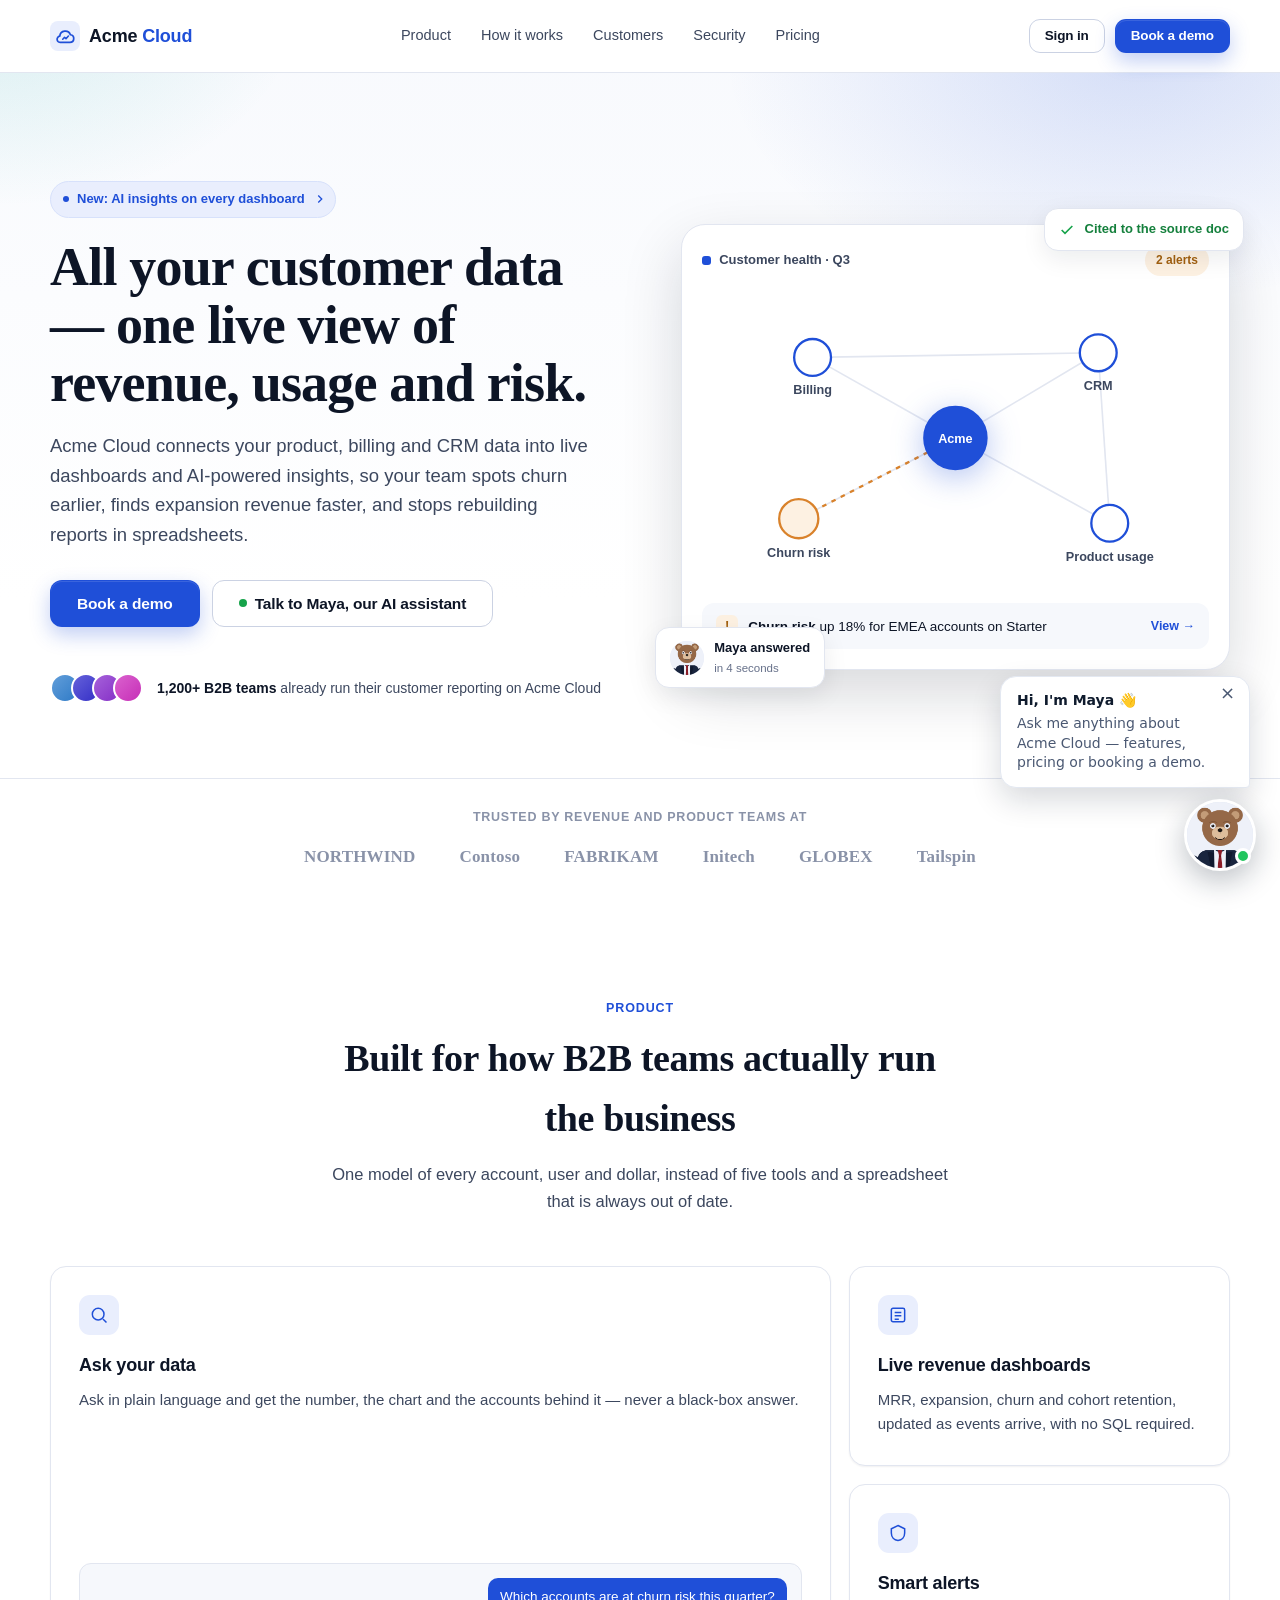
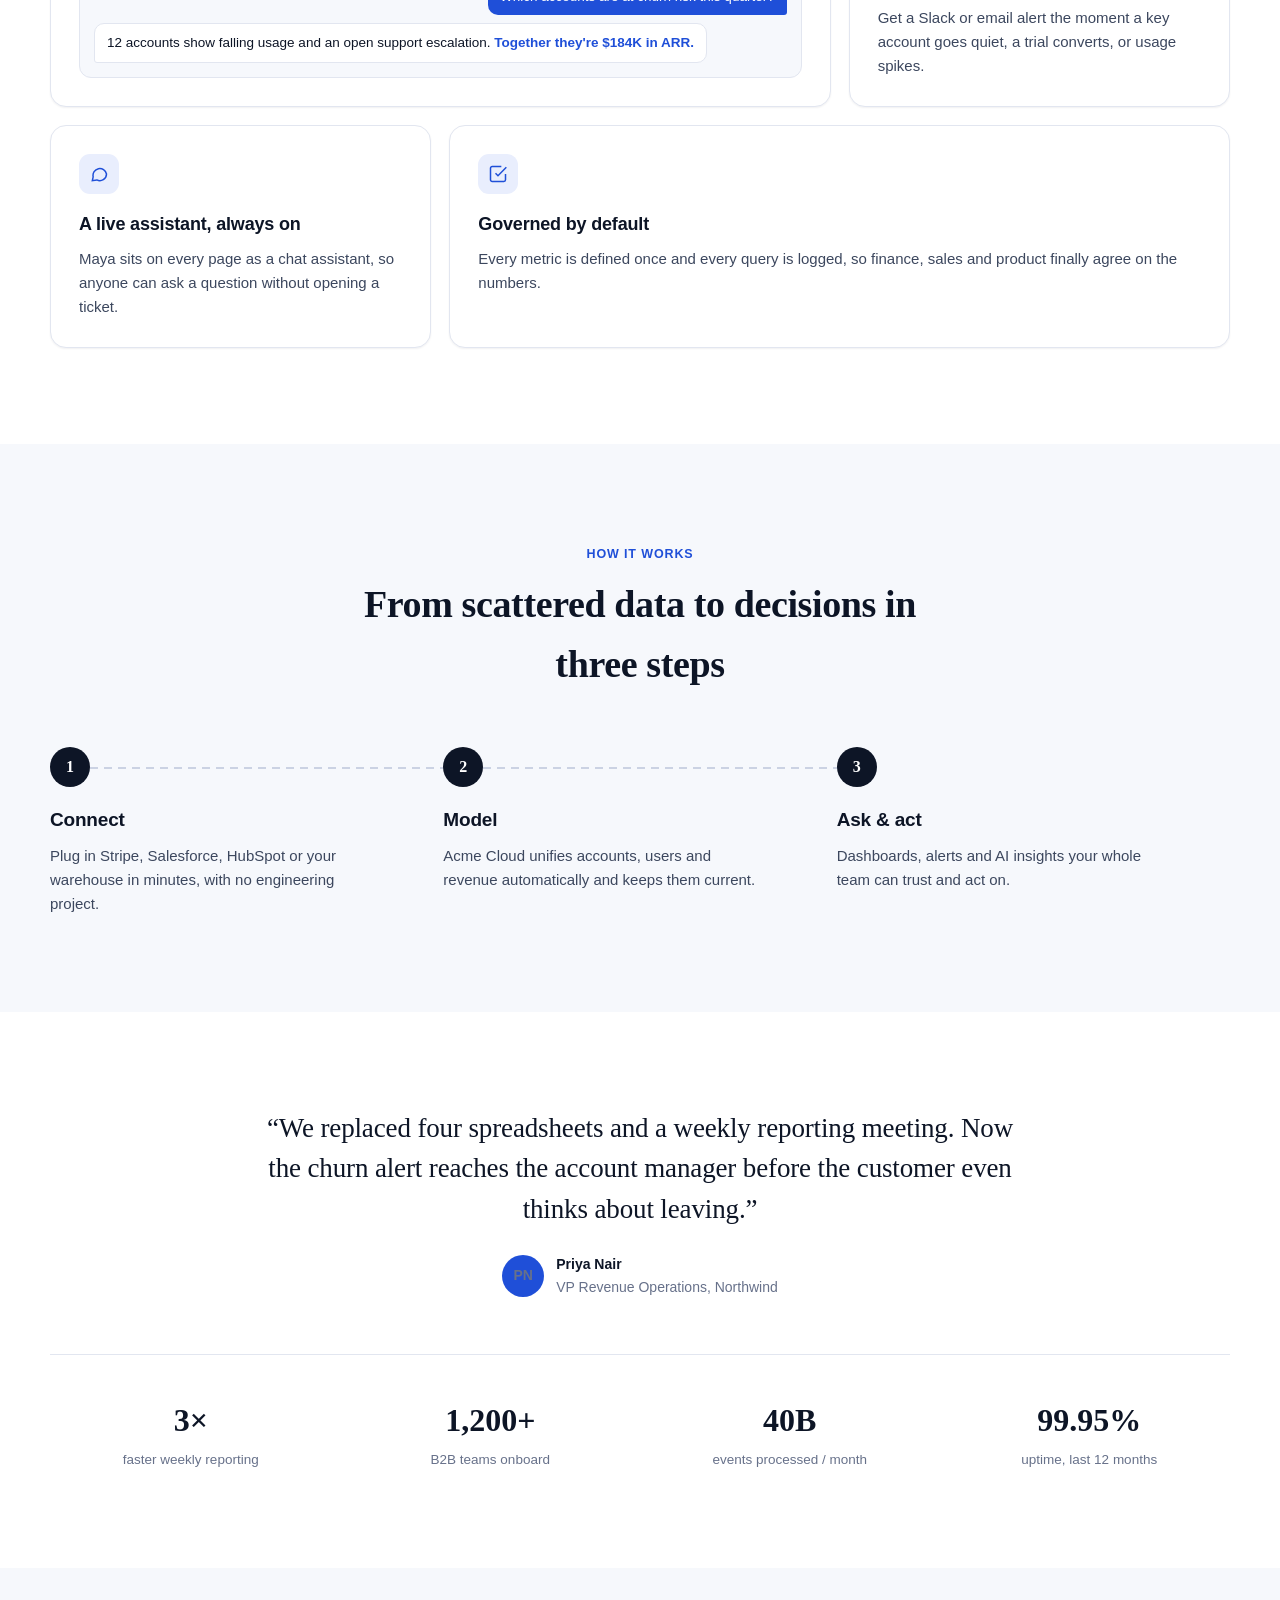
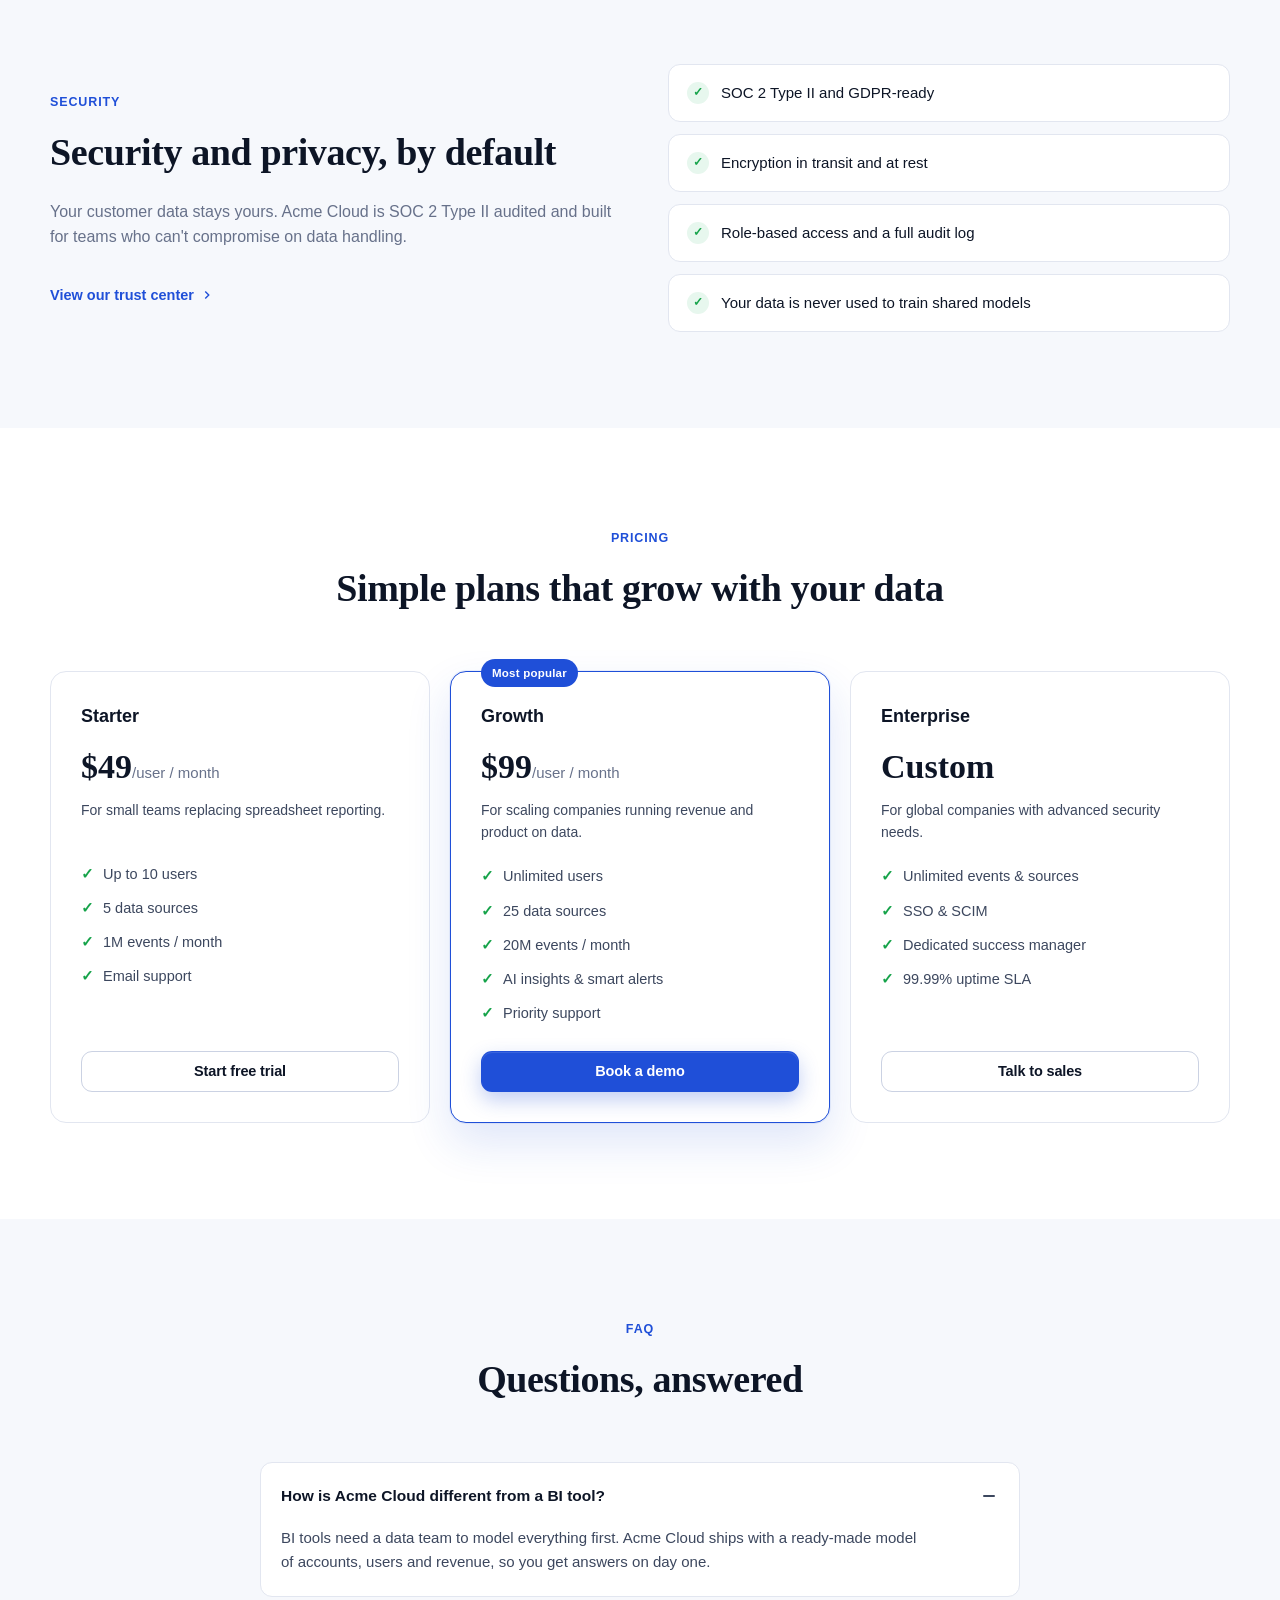
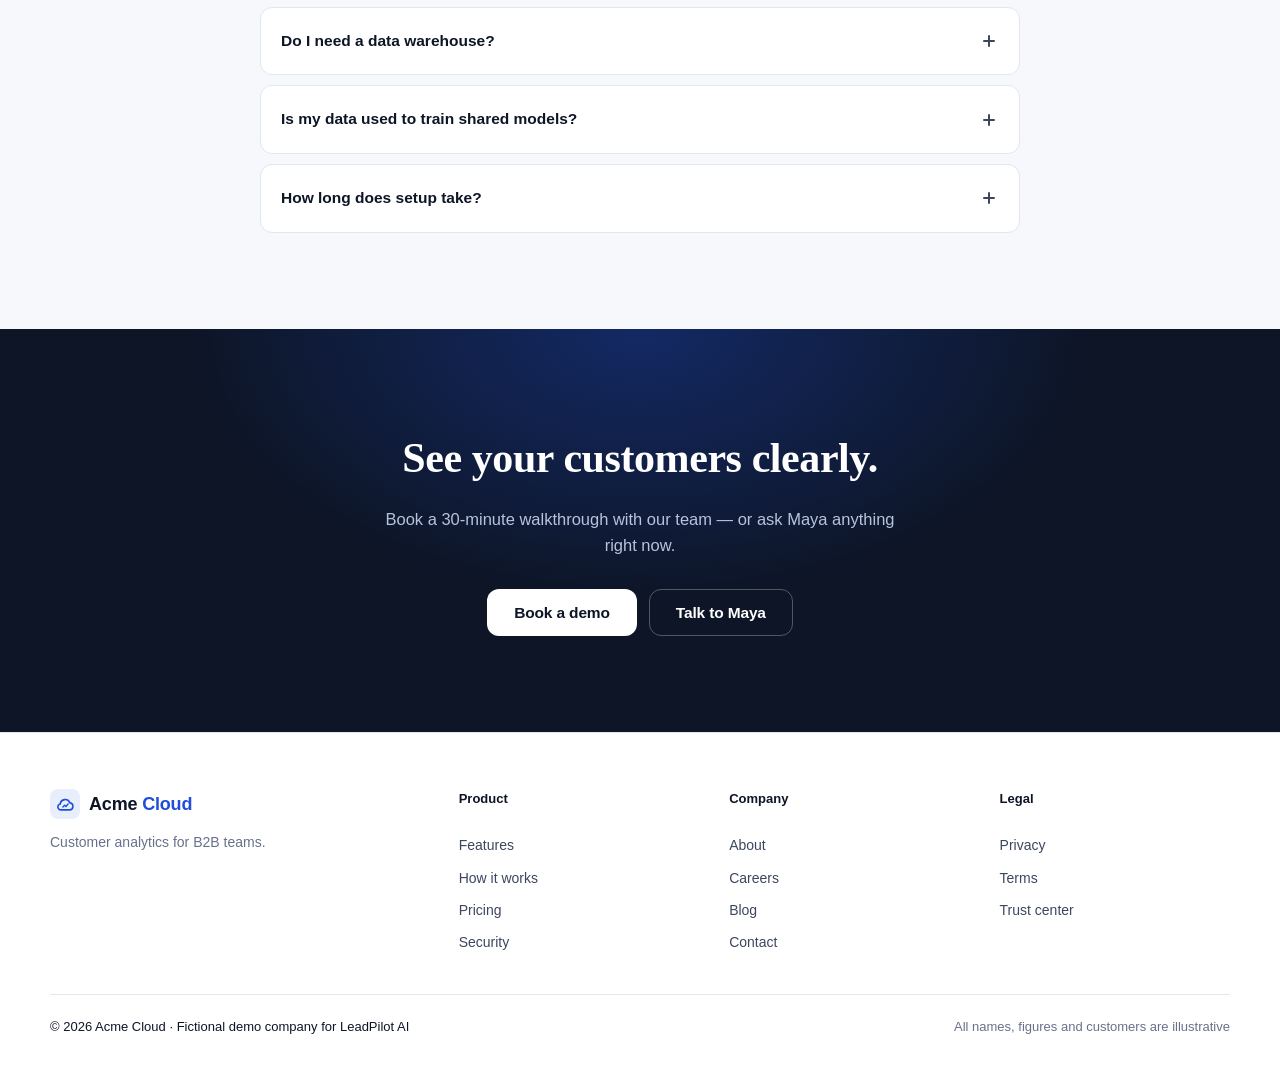
==== commit 06fa1de6: "Rebrand demo customer to fictional Acme Cloud; rewrite README as PM case study - website: Acme Cloud" ====
--- a/website/source/index.html
+++ b/website/source/index.html
@@ -3,9 +3,9 @@
 <head>
 <meta charset="UTF-8" />
 <meta name="viewport" content="width=device-width, initial-scale=1.0" />
-<title>LegalGraph AI — The legal knowledge graph for modern counsel</title>
-<meta name="description" content="LegalGraph AI prototype: a legal intelligence platform with an embedded live AI avatar assistant." />
-<link rel="icon" href="data:image/svg+xml,<svg xmlns=%22http://www.w3.org/2000/svg%22 viewBox=%220 0 28 28%22><circle cx=%227%22 cy=%227%22 r=%223.2%22 fill=%22%231f4fd8%22/><circle cx=%2221%22 cy=%229%22 r=%223.2%22 fill=%22%231f4fd8%22/><circle cx=%2214%22 cy=%2221%22 r=%223.2%22 fill=%22%231f4fd8%22/><path d=%22M7 7L21 9L14 21Z%22 fill=%22none%22 stroke=%22%231f4fd8%22 stroke-width=%221.6%22/></svg>" />
+<title>Acme Cloud — Customer analytics for B2B teams</title>
+<meta name="description" content="Acme Cloud (fictional demo company for LeadPilot AI): customer analytics for B2B teams, with an embedded AI sales assistant." />
+<link rel="icon" href="data:image/svg+xml,<svg xmlns=%22http://www.w3.org/2000/svg%22 viewBox=%220 0 24 24%22><path d=%22M7.5 19h9.8a4.2 4.2 0 0 0 .6-8.36A6 6 0 0 0 6.3 12.1 3.5 3.5 0 0 0 7.5 19z%22 fill=%22none%22 stroke=%22%231f4fd8%22 stroke-width=%222%22 stroke-linejoin=%22round%22/></svg>" />
 <link rel="stylesheet" href="css/site.css" />
 <link rel="stylesheet" href="css/widget.css" />
 </head>
@@ -16,16 +16,11 @@
 <!-- ============== NAV ============== -->
 <header class="nav" id="siteNav">
   <div class="container nav-inner">
-    <a href="#" class="brand" aria-label="LegalGraph AI home">
+    <a href="#" class="brand" aria-label="Acme Cloud home">
       <span class="brand-mark" aria-hidden="true">
-        <svg width="22" height="22" viewBox="0 0 28 28">
-          <circle cx="7" cy="7" r="3.2" fill="currentColor"/>
-          <circle cx="21" cy="9" r="3.2" fill="currentColor"/>
-          <circle cx="14" cy="21" r="3.2" fill="currentColor"/>
-          <path d="M7 7L21 9L14 21Z" fill="none" stroke="currentColor" stroke-width="1.6"/>
-        </svg>
+        <svg width="22" height="22" viewBox="0 0 24 24"><path d="M7.5 19h9.8a4.2 4.2 0 0 0 .6-8.36A6 6 0 0 0 6.3 12.1 3.5 3.5 0 0 0 7.5 19z" fill="none" stroke="currentColor" stroke-width="1.9" stroke-linejoin="round"/><path d="M9.5 15.5l2-2 1.6 1.4 2.6-2.8" fill="none" stroke="currentColor" stroke-width="1.7" stroke-linecap="round" stroke-linejoin="round"/></svg>
       </span>
-      <span class="brand-word">LegalGraph<span class="brand-ai">.ai</span></span>
+      <span class="brand-word">Acme<span class="brand-ai"> Cloud</span></span>
     </a>
 
     <nav class="nav-links" aria-label="Primary">
@@ -66,11 +61,11 @@
     <div class="container hero-inner">
       <div class="hero-copy">
         <a href="#" class="eyebrow">
-          <span class="eyebrow-dot"></span> Introducing the Legal Graph Engine
+          <span class="eyebrow-dot"></span> New: AI insights on every dashboard
           <svg width="14" height="14" viewBox="0 0 24 24" fill="none" stroke="currentColor" stroke-width="2.2"><path d="M9 6l6 6-6 6"/></svg>
         </a>
-        <h1>Every clause, case and obligation — connected in one legal graph.</h1>
-        <p class="lede">LegalGraph AI maps your contracts, case law and regulations into a living knowledge graph, so your team researches faster, spots risk earlier, and gets every answer with a citation back to the source.</p>
+        <h1>All your customer data — one live view of revenue, usage and risk.</h1>
+        <p class="lede">Acme Cloud connects your product, billing and CRM data into live dashboards and AI-powered insights, so your team spots churn earlier, finds expansion revenue faster, and stops rebuilding reports in spreadsheets.</p>
 
         <div class="hero-actions">
           <a href="#demo" class="btn btn-primary btn-lg">Book a demo</a>
@@ -83,7 +78,7 @@
           <div class="avatar-stack" aria-hidden="true">
             <span style="--i:0"></span><span style="--i:1"></span><span style="--i:2"></span><span style="--i:3"></span>
           </div>
-          <p><strong>240+ legal teams</strong> already mapping their contracts with LegalGraph</p>
+          <p><strong>1,200+ B2B teams</strong> already run their customer reporting on Acme Cloud</p>
         </div>
       </div>
 
@@ -92,12 +87,12 @@
           <div class="graph-head">
             <div class="graph-head-left">
               <span class="dot-file" aria-hidden="true"></span>
-              <span class="graph-file">MSA-2291.pdf</span>
+              <span class="graph-file">Customer health · Q3</span>
             </div>
-            <span class="pill pill-warn">3 risks found</span>
-          </div>
-
-          <svg class="graph-svg" viewBox="0 0 440 260" role="img" aria-label="Knowledge graph linking a Master Service Agreement to indemnity, GDPR, liability cap and termination clauses">
+            <span class="pill pill-warn">2 alerts</span>
+          </div>
+
+          <svg class="graph-svg" viewBox="0 0 440 260" role="img" aria-label="Data graph linking Acme Cloud to billing, CRM, product usage and a churn-risk signal">
             <g stroke="var(--line)" stroke-width="1.4" fill="none">
               <path d="M220 132L96 62"/><path d="M220 132L344 58"/><path d="M220 132L84 202"/>
               <path d="M220 132L354 206"/><path d="M96 62L344 58"/><path d="M354 206L344 58"/>
@@ -113,20 +108,20 @@
               <circle cx="354" cy="206" r="16" class="n"/>
             </g>
             <g class="n-label">
-              <text x="220" y="136" text-anchor="middle">MSA</text>
-              <text x="96" y="94" text-anchor="middle">Indemnity</text>
-              <text x="344" y="90" text-anchor="middle">GDPR Art. 28</text>
-              <text x="84" y="235" text-anchor="middle">Liability cap</text>
-              <text x="354" y="239" text-anchor="middle">Termination</text>
+              <text x="220" y="136" text-anchor="middle">Acme</text>
+              <text x="96" y="94" text-anchor="middle">Billing</text>
+              <text x="344" y="90" text-anchor="middle">CRM</text>
+              <text x="84" y="235" text-anchor="middle">Churn risk</text>
+              <text x="354" y="239" text-anchor="middle">Product usage</text>
             </g>
           </svg>
 
           <div class="graph-foot">
             <div class="graph-foot-icon">!</div>
             <div class="graph-foot-text">
-              <strong>Liability cap</strong> sits below your playbook minimum of $2M
+              <strong>Churn risk</strong> up 18% for EMEA accounts on Starter
             </div>
-            <span class="src">§12.3 →</span>
+            <span class="src">View →</span>
           </div>
         </div>
 
@@ -135,23 +130,23 @@
             <img class="lgw-avatar-img" alt="" />
           </div>
           <div>
-            <strong>Maya found it</strong>
+            <strong>Maya answered</strong>
             <span>in 4 seconds</span>
           </div>
         </div>
 
         <div class="float-card float-card-2">
           <svg width="16" height="16" viewBox="0 0 24 24" fill="none" stroke="#16a34a" stroke-width="2.4"><path d="M20 6L9 17l-5-5"/></svg>
-          <span>Cited to source clause</span>
+          <span>Cited to the source doc</span>
         </div>
       </div>
     </div>
 
     <div class="logo-cloud">
       <div class="container">
-        <p>Trusted by legal &amp; compliance teams at</p>
+        <p>Trusted by revenue and product teams at</p>
         <div class="logo-row">
-          <span>NORTHPEAK</span><span>Ashgrove &amp; Kim</span><span>VERIDIAN</span><span>Halstead Group</span><span>CLARIS</span><span>Bellwether Law</span>
+          <span>NORTHWIND</span><span>Contoso</span><span>FABRIKAM</span><span>Initech</span><span>GLOBEX</span><span>Tailspin</span>
         </div>
       </div>
     </div>
@@ -162,8 +157,8 @@
     <div class="container">
       <div class="section-head">
         <span class="kicker">Product</span>
-        <h2 class="section-title">Built for how legal work actually happens</h2>
-        <p class="section-sub">One connected graph across every contract, matter and regulation — instead of a search bar over a document pile.</p>
+        <h2 class="section-title">Built for how B2B teams actually run the business</h2>
+        <p class="section-sub">One model of every account, user and dollar, instead of five tools and a spreadsheet that is always out of date.</p>
       </div>
 
       <div class="bento">
@@ -171,12 +166,12 @@
           <div class="bento-icon" aria-hidden="true">
             <svg width="20" height="20" viewBox="0 0 24 24" fill="none" stroke="currentColor" stroke-width="1.8"><circle cx="11" cy="11" r="7"/><path d="M21 21l-4.3-4.3"/></svg>
           </div>
-          <h3>Graph-powered research</h3>
-          <p>Ask in plain language. Get answers linked to the exact clause, case or regulation they come from — never a bare summary.</p>
+          <h3>Ask your data</h3>
+          <p>Ask in plain language and get the number, the chart and the accounts behind it — never a black-box answer.</p>
           <div class="bento-visual">
             <div class="chat-preview">
-              <div class="chat-row q">What's our standard liability cap?</div>
-              <div class="chat-row a">Your playbook sets it at 1× annual fees, capped at $2M. <em>3 active contracts fall below this.</em></div>
+              <div class="chat-row q">Which accounts are at churn risk this quarter?</div>
+              <div class="chat-row a">12 accounts show falling usage and an open support escalation. <em>Together they're $184K in ARR.</em></div>
             </div>
           </div>
         </article>
@@ -185,16 +180,16 @@
           <div class="bento-icon" aria-hidden="true">
             <svg width="20" height="20" viewBox="0 0 24 24" fill="none" stroke="currentColor" stroke-width="1.8"><rect x="4" y="4" width="16" height="16" rx="2"/><path d="M8 9h8M8 13h8M8 17h5"/></svg>
           </div>
-          <h3>Contract intelligence</h3>
-          <p>Extract obligations, dates and risk across your whole portfolio, compared against your playbook automatically.</p>
+          <h3>Live revenue dashboards</h3>
+          <p>MRR, expansion, churn and cohort retention, updated as events arrive, with no SQL required.</p>
         </article>
 
         <article class="bento-card">
           <div class="bento-icon" aria-hidden="true">
             <svg width="20" height="20" viewBox="0 0 24 24" fill="none" stroke="currentColor" stroke-width="1.8"><path d="M12 3l8 4v5c0 5-3.4 8.4-8 9-4.6-.6-8-4-8-9V7z"/></svg>
           </div>
-          <h3>Regulatory tracking</h3>
-          <p>See exactly which contracts and policies are touched the moment a regulation changes.</p>
+          <h3>Smart alerts</h3>
+          <p>Get a Slack or email alert the moment a key account goes quiet, a trial converts, or usage spikes.</p>
         </article>
 
         <article class="bento-card">
@@ -209,8 +204,8 @@
           <div class="bento-icon" aria-hidden="true">
             <svg width="20" height="20" viewBox="0 0 24 24" fill="none" stroke="currentColor" stroke-width="1.8"><path d="M9 11l3 3L22 4"/><path d="M21 12v7a2 2 0 0 1-2 2H5a2 2 0 0 1-2-2V5a2 2 0 0 1 2-2h11"/></svg>
           </div>
-          <h3>Audit-ready by default</h3>
-          <p>Every answer, extraction and edit is logged with a source citation — so your general counsel can trust what shipped, and prove it.</p>
+          <h3>Governed by default</h3>
+          <p>Every metric is defined once and every query is logged, so finance, sales and product finally agree on the numbers.</p>
         </article>
       </div>
     </div>
@@ -221,7 +216,7 @@
     <div class="container">
       <div class="section-head">
         <span class="kicker">How it works</span>
-        <h2 class="section-title">From documents to answers in three steps</h2>
+        <h2 class="section-title">From scattered data to decisions in three steps</h2>
       </div>
 
       <ol class="steps">
@@ -229,18 +224,18 @@
           <div class="step-num">1</div>
           <div class="step-line" aria-hidden="true"></div>
           <h3>Connect</h3>
-          <p>Upload contracts or connect your existing document store — no migration required.</p>
+          <p>Plug in Stripe, Salesforce, HubSpot or your warehouse in minutes, with no engineering project.</p>
         </li>
         <li>
           <div class="step-num">2</div>
           <div class="step-line" aria-hidden="true"></div>
-          <h3>Map</h3>
-          <p>LegalGraph builds entities and relationships across every document, automatically kept current.</p>
+          <h3>Model</h3>
+          <p>Acme Cloud unifies accounts, users and revenue automatically and keeps them current.</p>
         </li>
         <li>
           <div class="step-num">3</div>
           <h3>Ask &amp; act</h3>
-          <p>Research, review and report — every answer explainable and cited back to its source.</p>
+          <p>Dashboards, alerts and AI insights your whole team can trust and act on.</p>
         </li>
       </ol>
     </div>
@@ -250,20 +245,20 @@
   <section id="customers" class="section">
     <div class="container">
       <figure class="testimonial">
-        <blockquote>“We cut first-pass contract review from two days to under an hour. The part our GC actually cares about: every answer traces back to a clause, so nothing gets rubber-stamped blind.”</blockquote>
+        <blockquote>“We replaced four spreadsheets and a weekly reporting meeting. Now the churn alert reaches the account manager before the customer even thinks about leaving.”</blockquote>
         <figcaption>
-          <span class="test-avatar" aria-hidden="true">RS</span>
+          <span class="test-avatar" aria-hidden="true">PN</span>
           <div>
-            <strong>Renata Silva</strong>
-            <span>Deputy General Counsel, Northpeak</span>
+            <strong>Priya Nair</strong>
+            <span>VP Revenue Operations, Northwind</span>
           </div>
         </figcaption>
       </figure>
 
       <div class="stat-row">
-        <div class="stat"><strong>92%</strong><span>faster first-pass review</span></div>
-        <div class="stat"><strong>240+</strong><span>legal teams onboard</span></div>
-        <div class="stat"><strong>3.1M</strong><span>clauses mapped</span></div>
+        <div class="stat"><strong>3×</strong><span>faster weekly reporting</span></div>
+        <div class="stat"><strong>1,200+</strong><span>B2B teams onboard</span></div>
+        <div class="stat"><strong>40B</strong><span>events processed / month</span></div>
         <div class="stat"><strong>99.95%</strong><span>uptime, last 12 months</span></div>
       </div>
     </div>
@@ -275,15 +270,15 @@
       <div>
         <span class="kicker">Security</span>
         <h2 class="section-title left">Security and privacy, by default</h2>
-        <p class="muted">Your documents stay yours. LegalGraph is built for legal and compliance teams who can't compromise on data handling.</p>
+        <p class="muted">Your customer data stays yours. Acme Cloud is SOC 2 Type II audited and built for teams who can't compromise on data handling.</p>
         <a href="#" class="link-arrow">View our trust center
           <svg width="14" height="14" viewBox="0 0 24 24" fill="none" stroke="currentColor" stroke-width="2.4"><path d="M9 6l6 6-6 6"/></svg>
         </a>
       </div>
       <ul class="checks">
-        <li><span class="check-ic">✓</span> Role-based access control, down to the clause</li>
+        <li><span class="check-ic">✓</span> SOC 2 Type II and GDPR-ready</li>
         <li><span class="check-ic">✓</span> Encryption in transit and at rest</li>
-        <li><span class="check-ic">✓</span> Full audit log for every query and edit</li>
+        <li><span class="check-ic">✓</span> Role-based access and a full audit log</li>
         <li><span class="check-ic">✓</span> Your data is never used to train shared models</li>
       </ul>
     </div>
@@ -294,33 +289,33 @@
     <div class="container">
       <div class="section-head">
         <span class="kicker">Pricing</span>
-        <h2 class="section-title">Simple plans, built to scale with your matter load</h2>
+        <h2 class="section-title">Simple plans that grow with your data</h2>
       </div>
 
       <div class="pricing-grid">
         <article class="price-card">
-          <h3>Team</h3>
-          <p class="price"><span>$79</span>/seat / month</p>
-          <p class="price-desc">For small legal teams getting started with contract intelligence.</p>
+          <h3>Starter</h3>
+          <p class="price"><span>$49</span>/user / month</p>
+          <p class="price-desc">For small teams replacing spreadsheet reporting.</p>
           <ul>
-            <li>Up to 10 seats</li>
-            <li>5,000 documents</li>
-            <li>Chat assistant</li>
-            <li>Standard support</li>
+            <li>Up to 10 users</li>
+            <li>5 data sources</li>
+            <li>1M events / month</li>
+            <li>Email support</li>
           </ul>
           <a href="#demo" class="btn btn-ghost btn-block">Start free trial</a>
         </article>
 
         <article class="price-card is-featured">
           <span class="price-badge">Most popular</span>
-          <h3>Business</h3>
-          <p class="price"><span>$149</span>/seat / month</p>
-          <p class="price-desc">For legal teams running review and research across the org.</p>
+          <h3>Growth</h3>
+          <p class="price"><span>$99</span>/user / month</p>
+          <p class="price-desc">For scaling companies running revenue and product on data.</p>
           <ul>
-            <li>Unlimited seats</li>
-            <li>50,000 documents</li>
-            <li>AI chat assistant with sales handoff</li>
-            <li>Playbook automation</li>
+            <li>Unlimited users</li>
+            <li>25 data sources</li>
+            <li>20M events / month</li>
+            <li>AI insights &amp; smart alerts</li>
             <li>Priority support</li>
           </ul>
           <a href="#demo" class="btn btn-primary btn-block">Book a demo</a>
@@ -329,12 +324,12 @@
         <article class="price-card">
           <h3>Enterprise</h3>
           <p class="price"><span>Custom</span></p>
-          <p class="price-desc">For multinational legal and compliance organizations.</p>
+          <p class="price-desc">For global companies with advanced security needs.</p>
           <ul>
-            <li>Unlimited everything</li>
-            <li>SSO &amp; custom RBAC</li>
+            <li>Unlimited events &amp; sources</li>
+            <li>SSO &amp; SCIM</li>
             <li>Dedicated success manager</li>
-            <li>Custom data retention</li>
+            <li>99.99% uptime SLA</li>
           </ul>
           <a href="#demo" class="btn btn-ghost btn-block">Talk to sales</a>
         </article>
@@ -352,20 +347,20 @@
 
       <div class="faq" id="faq">
         <details open>
-          <summary>How is LegalGraph different from a document search tool?<span class="faq-ic"></span></summary>
-          <div class="faq-body">Search finds documents. LegalGraph maps the relationships between clauses, cases and regulations, so an answer can explain <em>why</em> — and show you the exact source it came from.</div>
+          <summary>How is Acme Cloud different from a BI tool?<span class="faq-ic"></span></summary>
+          <div class="faq-body">BI tools need a data team to model everything first. Acme Cloud ships with a ready-made model of accounts, users and revenue, so you get answers on day one.</div>
         </details>
         <details>
-          <summary>Can I use my existing document store?<span class="faq-ic"></span></summary>
-          <div class="faq-body">Yes. Connect your existing repository or upload documents directly — no migration is required to get started.</div>
+          <summary>Do I need a data warehouse?<span class="faq-ic"></span></summary>
+          <div class="faq-body">No. Connect your tools directly. If you already have Snowflake or BigQuery, Acme Cloud can read from it too.</div>
         </details>
         <details>
           <summary>Is my data used to train shared models?<span class="faq-ic"></span></summary>
-          <div class="faq-body">No. Your documents and queries are never used to train models shared across customers.</div>
+          <div class="faq-body">No. Your data and questions are never used to train models shared across customers.</div>
         </details>
         <details>
-          <summary>Does the AI assistant replace legal judgment?<span class="faq-ic"></span></summary>
-          <div class="faq-body">No — Maya accelerates research and first-pass review with cited sources. Every output is meant to be checked by a licensed professional before it's relied on.</div>
+          <summary>How long does setup take?<span class="faq-ic"></span></summary>
+          <div class="faq-body">Most teams see their first live dashboard the same day they connect a data source.</div>
         </details>
       </div>
     </div>
@@ -375,7 +370,7 @@
   <section id="demo" class="cta">
     <div class="cta-mesh" aria-hidden="true"></div>
     <div class="container cta-inner">
-      <h2>See your contracts as a graph.</h2>
+      <h2>See your customers clearly.</h2>
       <p>Book a 30-minute walkthrough with our team — or ask Maya anything right now.</p>
       <div class="hero-actions center">
         <a href="#" class="btn btn-light btn-lg">Book a demo</a>
@@ -390,11 +385,11 @@
     <div class="footer-brand">
       <a href="#" class="brand">
         <span class="brand-mark" aria-hidden="true">
-          <svg width="20" height="20" viewBox="0 0 28 28"><circle cx="7" cy="7" r="3.2" fill="currentColor"/><circle cx="21" cy="9" r="3.2" fill="currentColor"/><circle cx="14" cy="21" r="3.2" fill="currentColor"/><path d="M7 7L21 9L14 21Z" fill="none" stroke="currentColor" stroke-width="1.6"/></svg>
+          <svg width="20" height="20" viewBox="0 0 24 24"><path d="M7.5 19h9.8a4.2 4.2 0 0 0 .6-8.36A6 6 0 0 0 6.3 12.1 3.5 3.5 0 0 0 7.5 19z" fill="none" stroke="currentColor" stroke-width="1.9" stroke-linejoin="round"/><path d="M9.5 15.5l2-2 1.6 1.4 2.6-2.8" fill="none" stroke="currentColor" stroke-width="1.7" stroke-linecap="round" stroke-linejoin="round"/></svg>
         </span>
-        <span class="brand-word">LegalGraph<span class="brand-ai">.ai</span></span>
+        <span class="brand-word">Acme<span class="brand-ai"> Cloud</span></span>
       </a>
-      <p class="muted">The legal knowledge graph for modern counsel.</p>
+      <p class="muted">Customer analytics for B2B teams.</p>
     </div>
 
     <div class="footer-col">
@@ -419,8 +414,8 @@
     </div>
   </div>
   <div class="container footer-bottom">
-    <span>© 2026 LegalGraph.ai · Prototype build</span>
-    <span class="muted">Content on this page is illustrative</span>
+    <span>© 2026 Acme Cloud · Fictional demo company for LeadPilot AI</span>
+    <span class="muted">All names, figures and customers are illustrative</span>
   </div>
 </footer>
 
@@ -430,21 +425,21 @@
   <div class="lgw-bubble" id="lgwBubble" role="status">
     <button class="lgw-bubble-close" id="lgwBubbleClose" aria-label="Dismiss greeting">×</button>
     <strong>Hi, I'm Maya 👋</strong>
-    <span>Ask me anything about LegalGraph — features, pricing or booking a demo.</span>
+    <span>Ask me anything about Acme Cloud — features, pricing or booking a demo.</span>
   </div>
 
   <button class="lgw-launcher" id="lgwLauncher" aria-label="Open AI assistant" aria-expanded="false" aria-controls="lgwPanel">
-    <img class="lgw-avatar-img" alt="Maya, LegalGraph AI assistant" />
+    <img class="lgw-avatar-img" alt="Maya, Acme Cloud assistant" />
     <span class="lgw-online" aria-hidden="true"></span>
   </button>
 
-  <section class="lgw-panel" id="lgwPanel" role="dialog" aria-label="LegalGraph AI assistant" aria-hidden="true">
+  <section class="lgw-panel" id="lgwPanel" role="dialog" aria-label="Acme Cloud assistant" aria-hidden="true">
     <header class="lgw-header">
       <div class="lgw-id">
         <img class="lgw-avatar-img lgw-head-avatar" alt="" />
         <div>
           <div class="lgw-name">Maya</div>
-          <div class="lgw-status"><span class="lgw-status-dot"></span>LegalGraph AI assistant</div>
+          <div class="lgw-status"><span class="lgw-status-dot"></span>Acme Cloud assistant</div>
         </div>
       </div>
       <div class="lgw-head-actions">
@@ -457,7 +452,7 @@
     <div class="lgw-view lgw-chat is-active" id="lgwChat">
       <div class="lgw-messages" id="lgwMessages" aria-live="polite"></div>
       <div class="lgw-chips" id="lgwChips">
-        <button class="lgw-chip">What does LegalGraph do?</button>
+        <button class="lgw-chip">What does Acme Cloud do?</button>
         <button class="lgw-chip">Pricing</button>
         <button class="lgw-chip">Book a demo</button>
       </div>
--- a/website/source/css/site.css
+++ b/website/source/css/site.css
@@ -1,5 +1,5 @@
 /* =========================================================
-   LegalGraph.ai — prototype site styles
+   Acme Cloud — demo customer site styles
    No external fonts (offline-safe): tuned system font stacks.
    ========================================================= */
 
--- a/website/source/css/widget.css
+++ b/website/source/css/widget.css
@@ -1,4 +1,4 @@
-/* ===== LegalGraph AI avatar widget ===== */
+/* ===== LeadPilot AI chat widget (embedded on the Acme Cloud demo site) ===== */
 .lgw {
   --lgw-brand: #1f4fd8;
   --lgw-brand-dark: #173ca8;
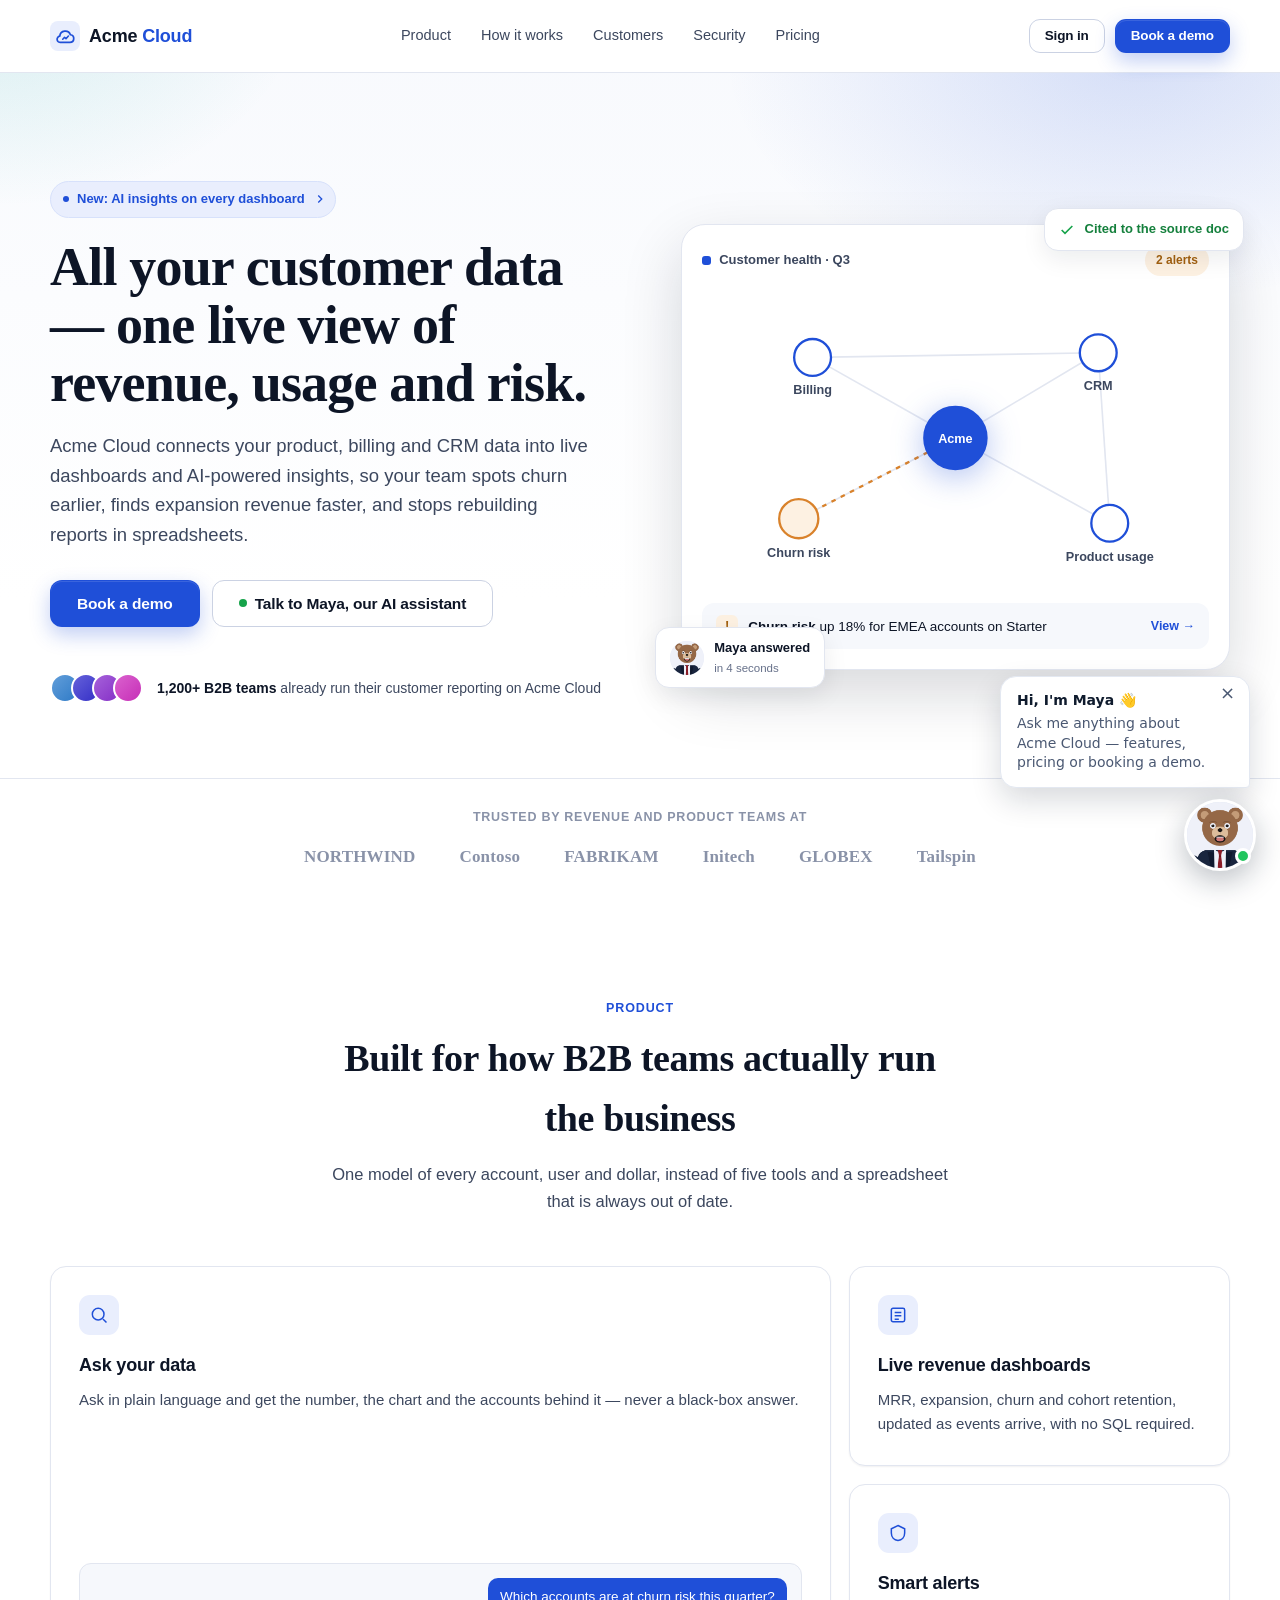
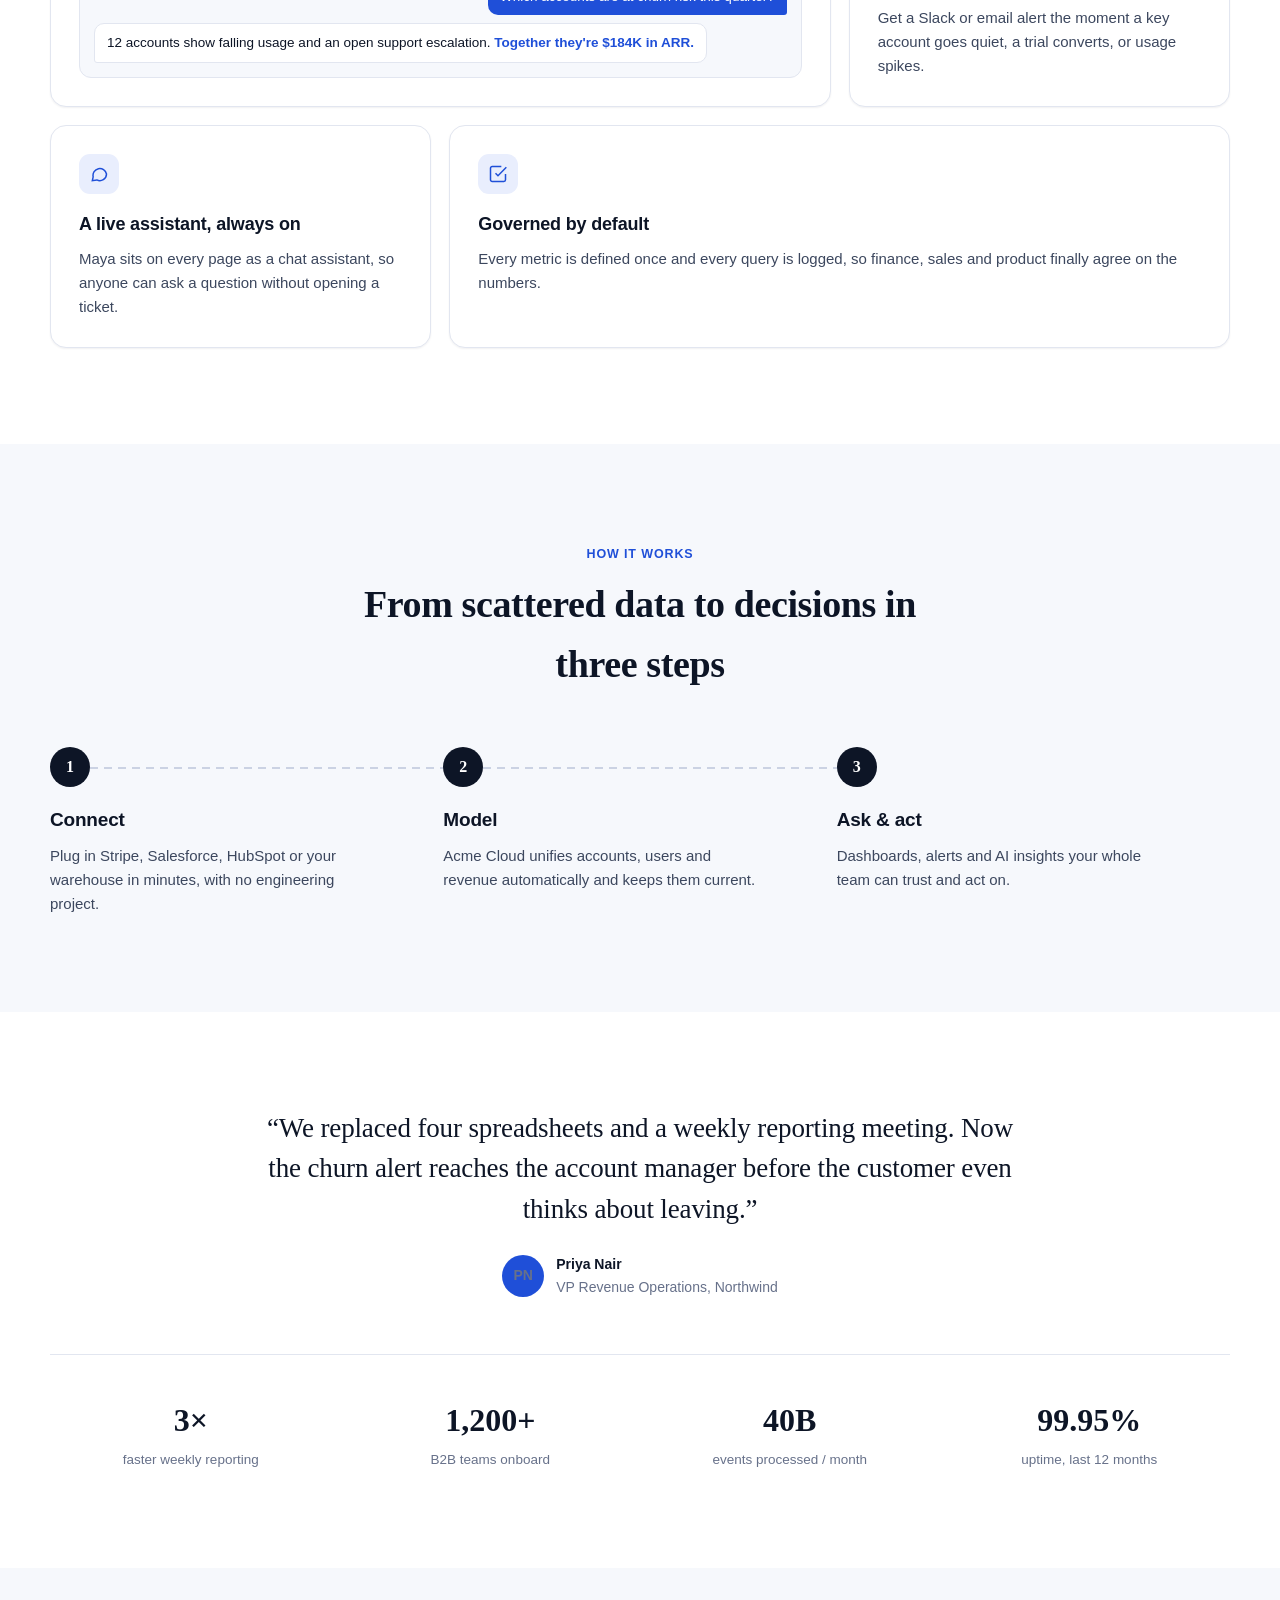
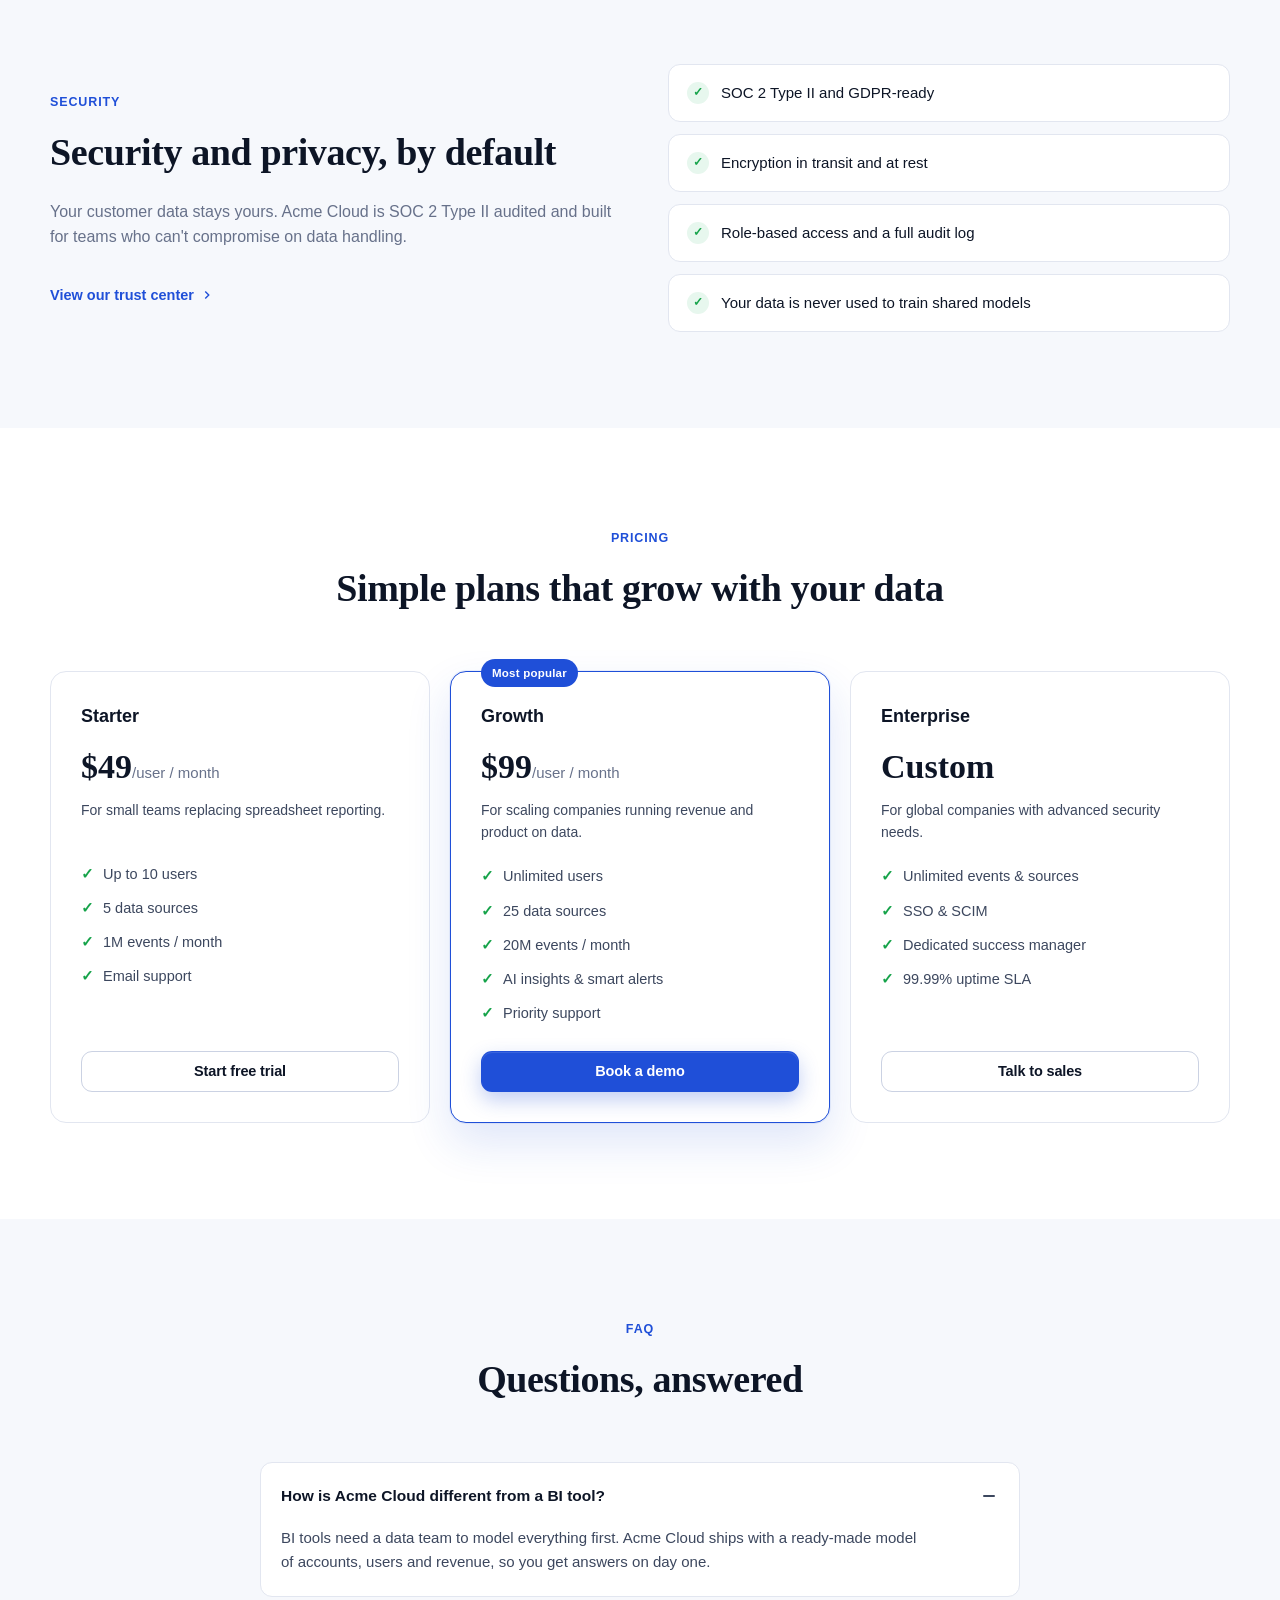
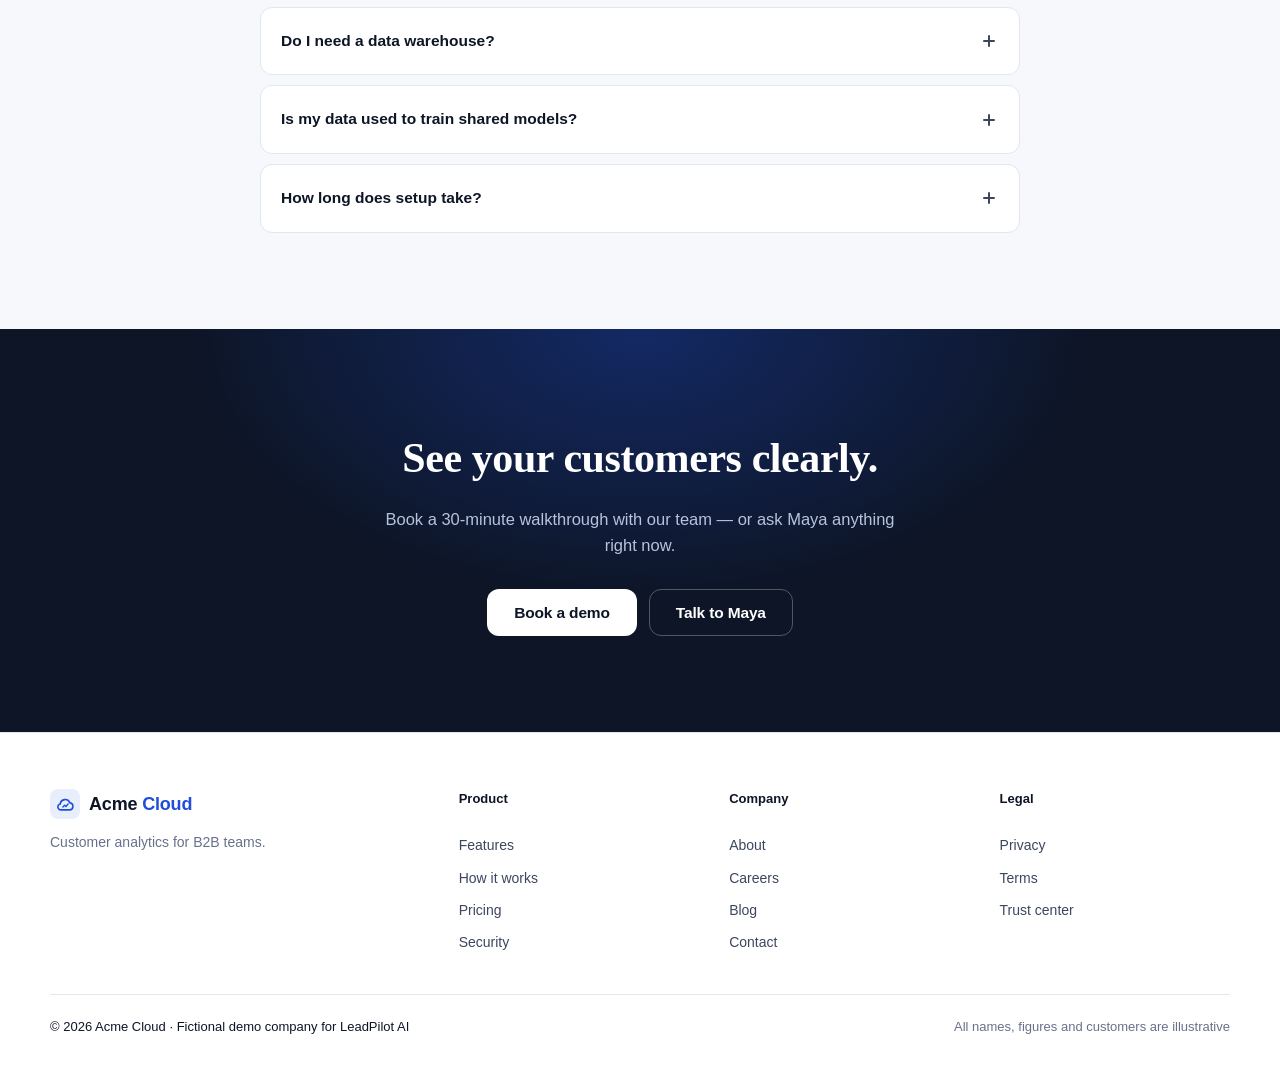
==== commit 9cbc0346: "Add admin panel Preview tab, Excel chat export and sign-in fixes - Admin panel: new Preview tab embe" ====
--- a/website/source/index.html
+++ b/website/source/index.html
@@ -443,6 +443,9 @@
         </div>
       </div>
       <div class="lgw-head-actions">
+        <button class="lgw-icon-btn" id="lgwDownload" type="button" aria-label="Download this chat as an Excel file" aria-disabled="true" title="Download chat as Excel (available after your first question)">
+          <svg width="18" height="18" viewBox="0 0 24 24" fill="none" stroke="currentColor" stroke-width="2" stroke-linecap="round" stroke-linejoin="round"><path d="M12 4v11M7.5 10.5L12 15l4.5-4.5"/><path d="M5 19h14"/></svg>
+        </button>
         <button class="lgw-icon-btn" id="lgwClose" aria-label="Close assistant">
           <svg width="18" height="18" viewBox="0 0 24 24" fill="none" stroke="currentColor" stroke-width="2"><path d="M6 6l12 12M18 6L6 18"/></svg>
         </button>
--- a/website/source/css/widget.css
+++ b/website/source/css/widget.css
@@ -80,6 +80,9 @@
   color: var(--lgw-ink-2); display: grid; place-items: center;
 }
 .lgw-icon-btn:hover { background: var(--lgw-bg-soft); color: var(--lgw-ink); }
+.lgw-head-actions { display: flex; align-items: center; gap: 2px; }
+.lgw-icon-btn[aria-disabled="true"] { opacity: .38; cursor: not-allowed; }
+.lgw-icon-btn[aria-disabled="true"]:hover { background: none; color: var(--lgw-ink-2); }
 
 .lgw-view { display: none; flex: 1; min-height: 0; flex-direction: column; }
 .lgw-view.is-active { display: flex; }
